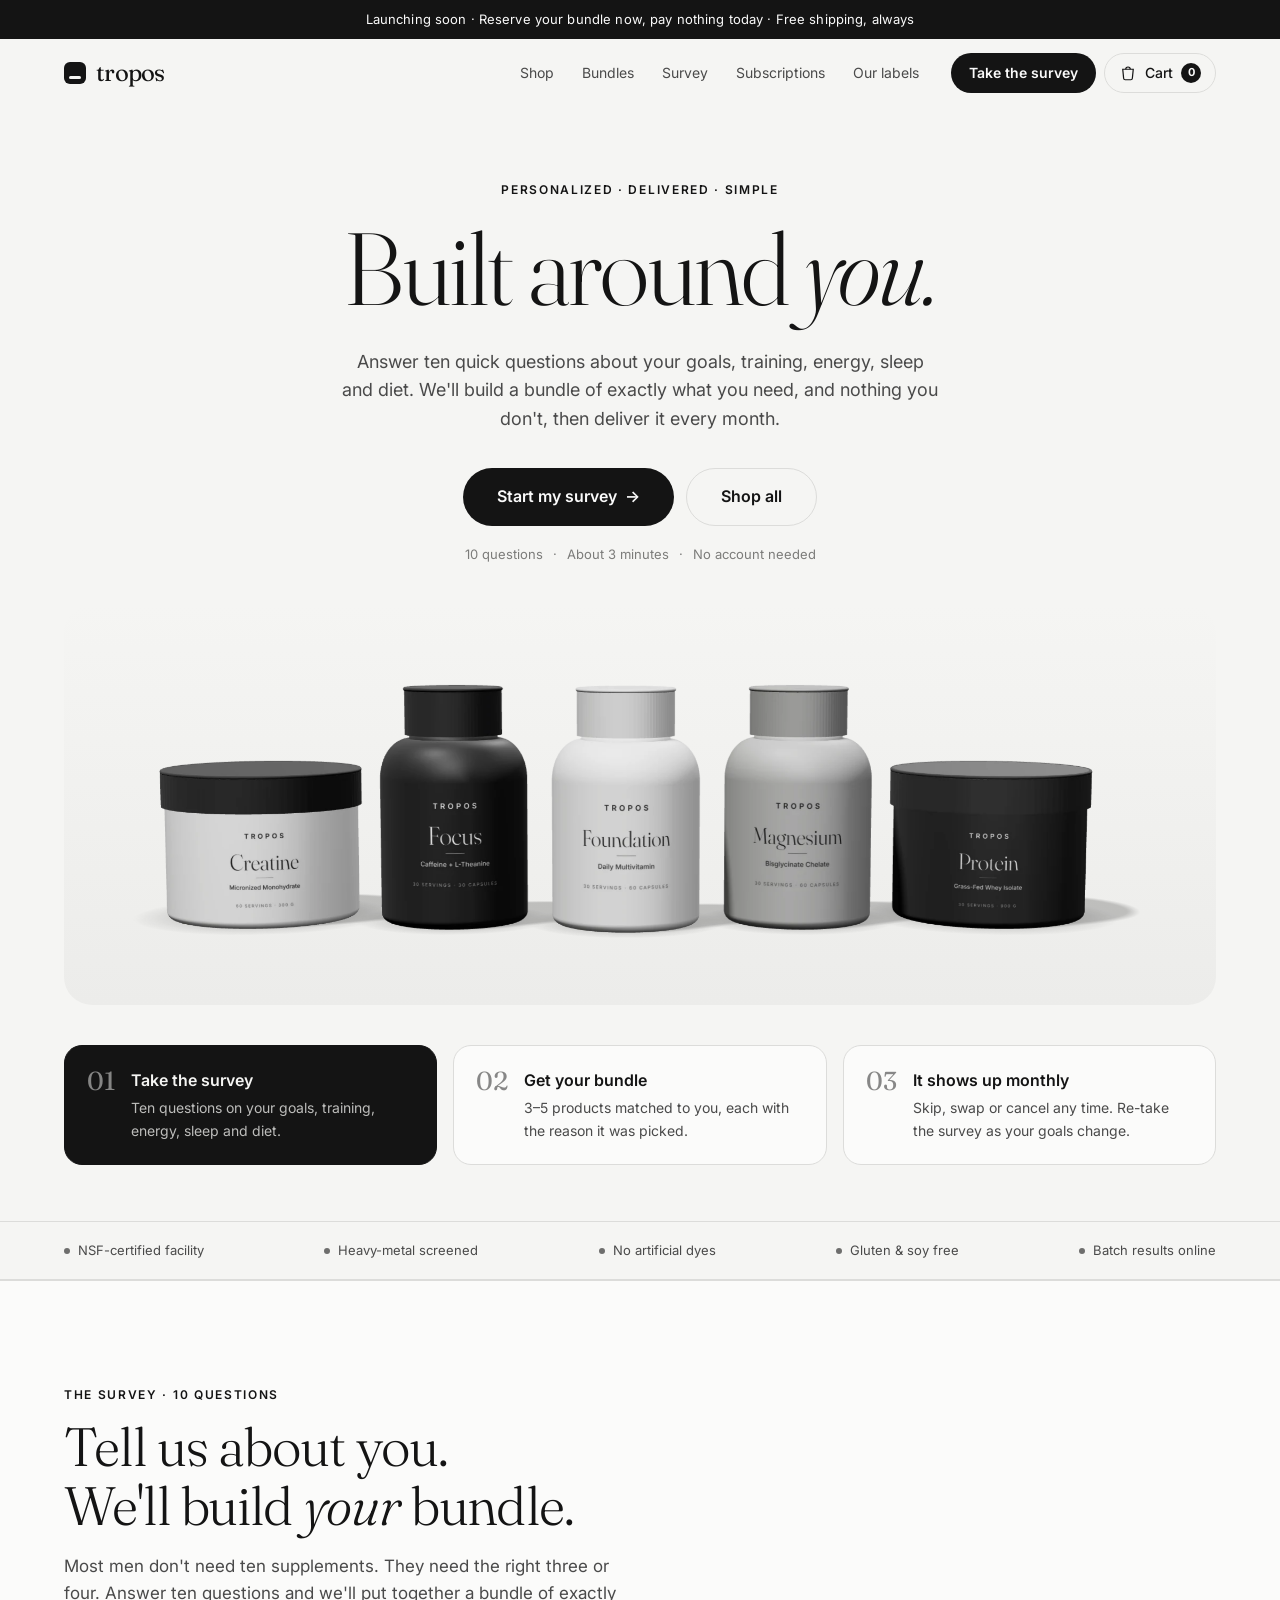
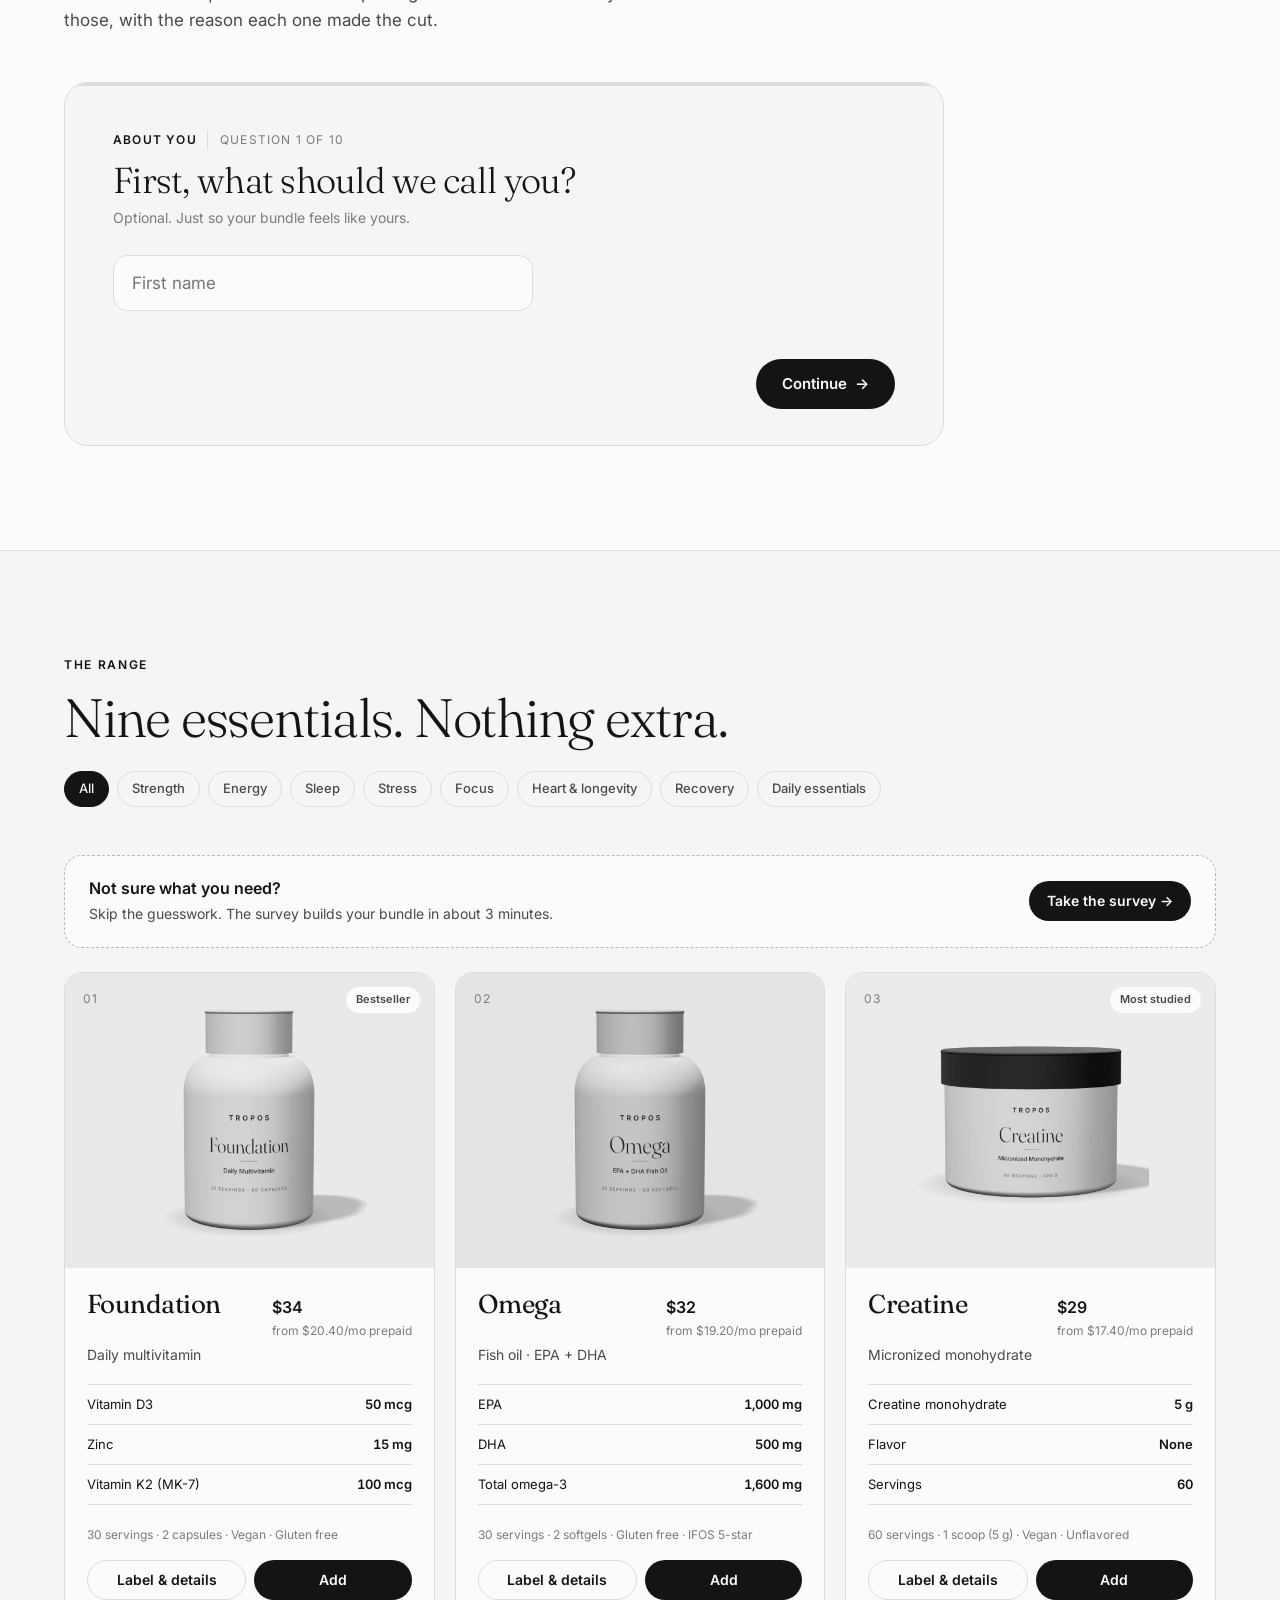
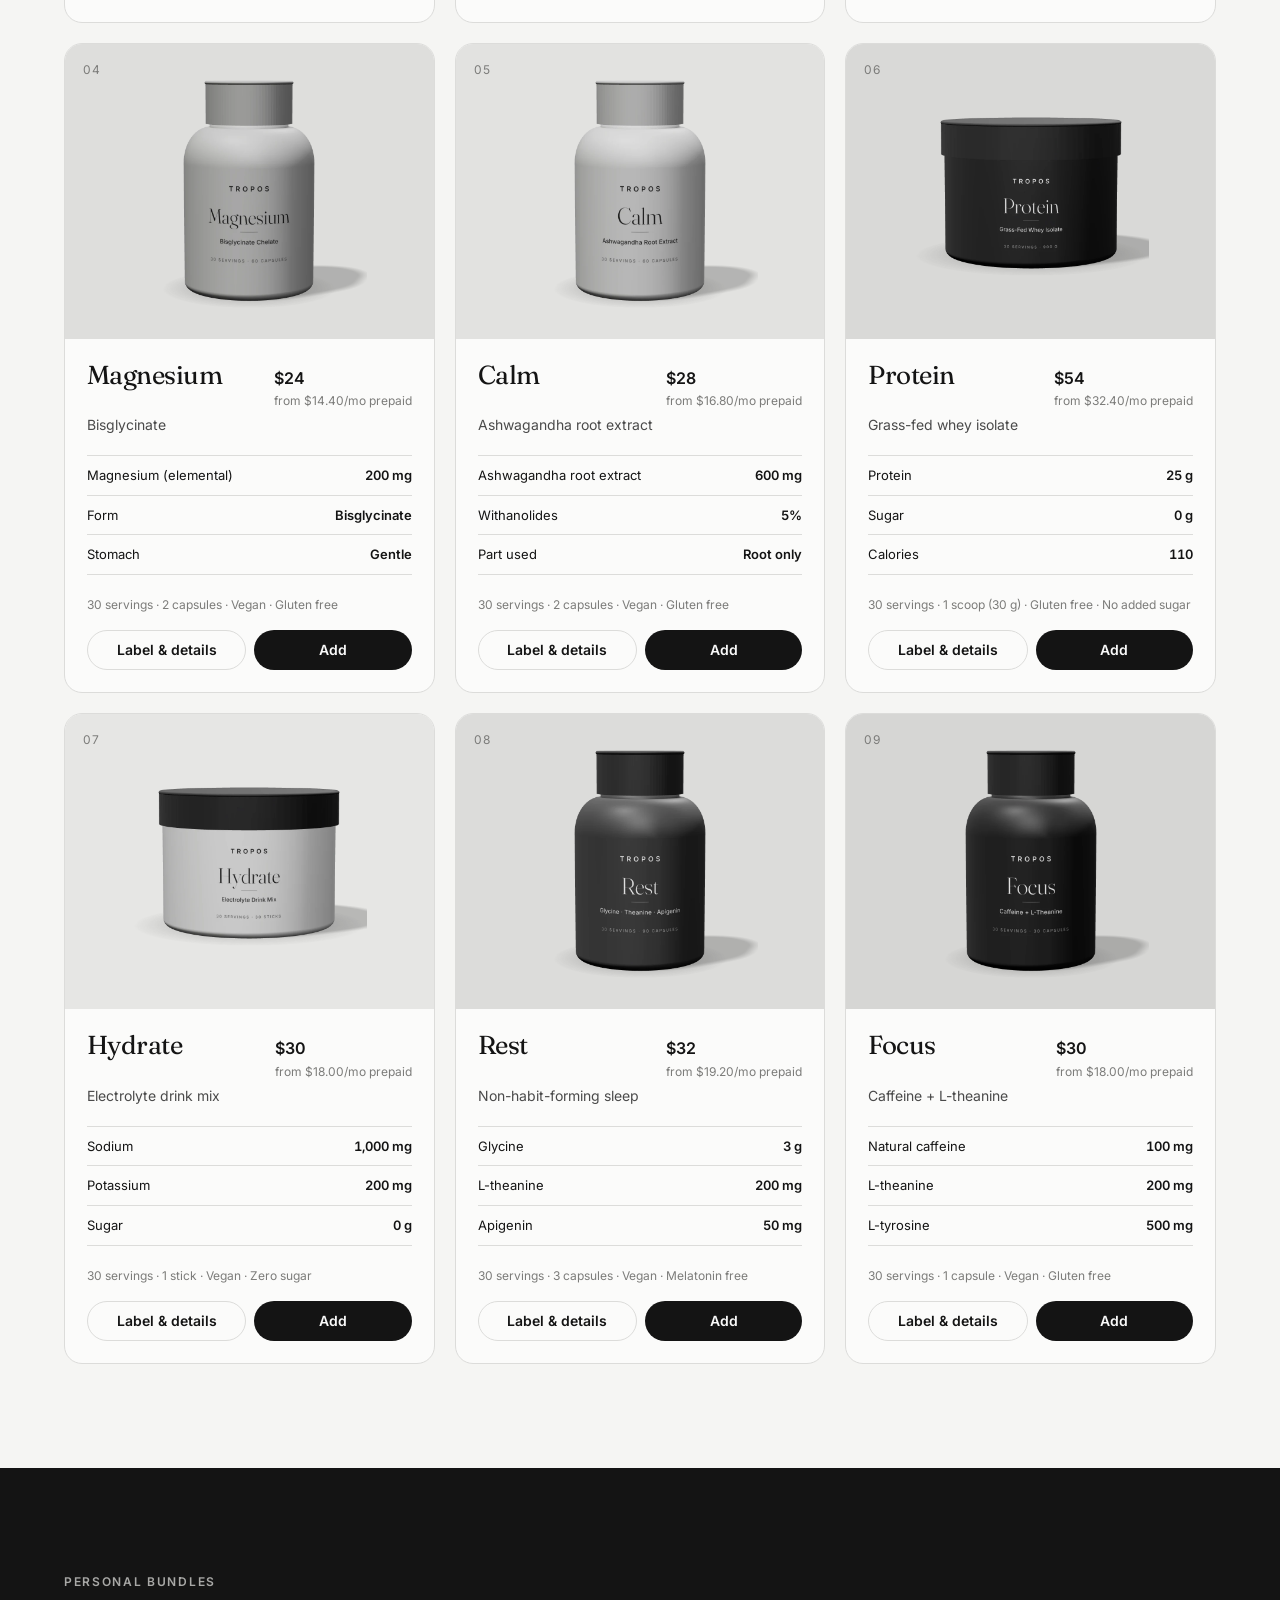
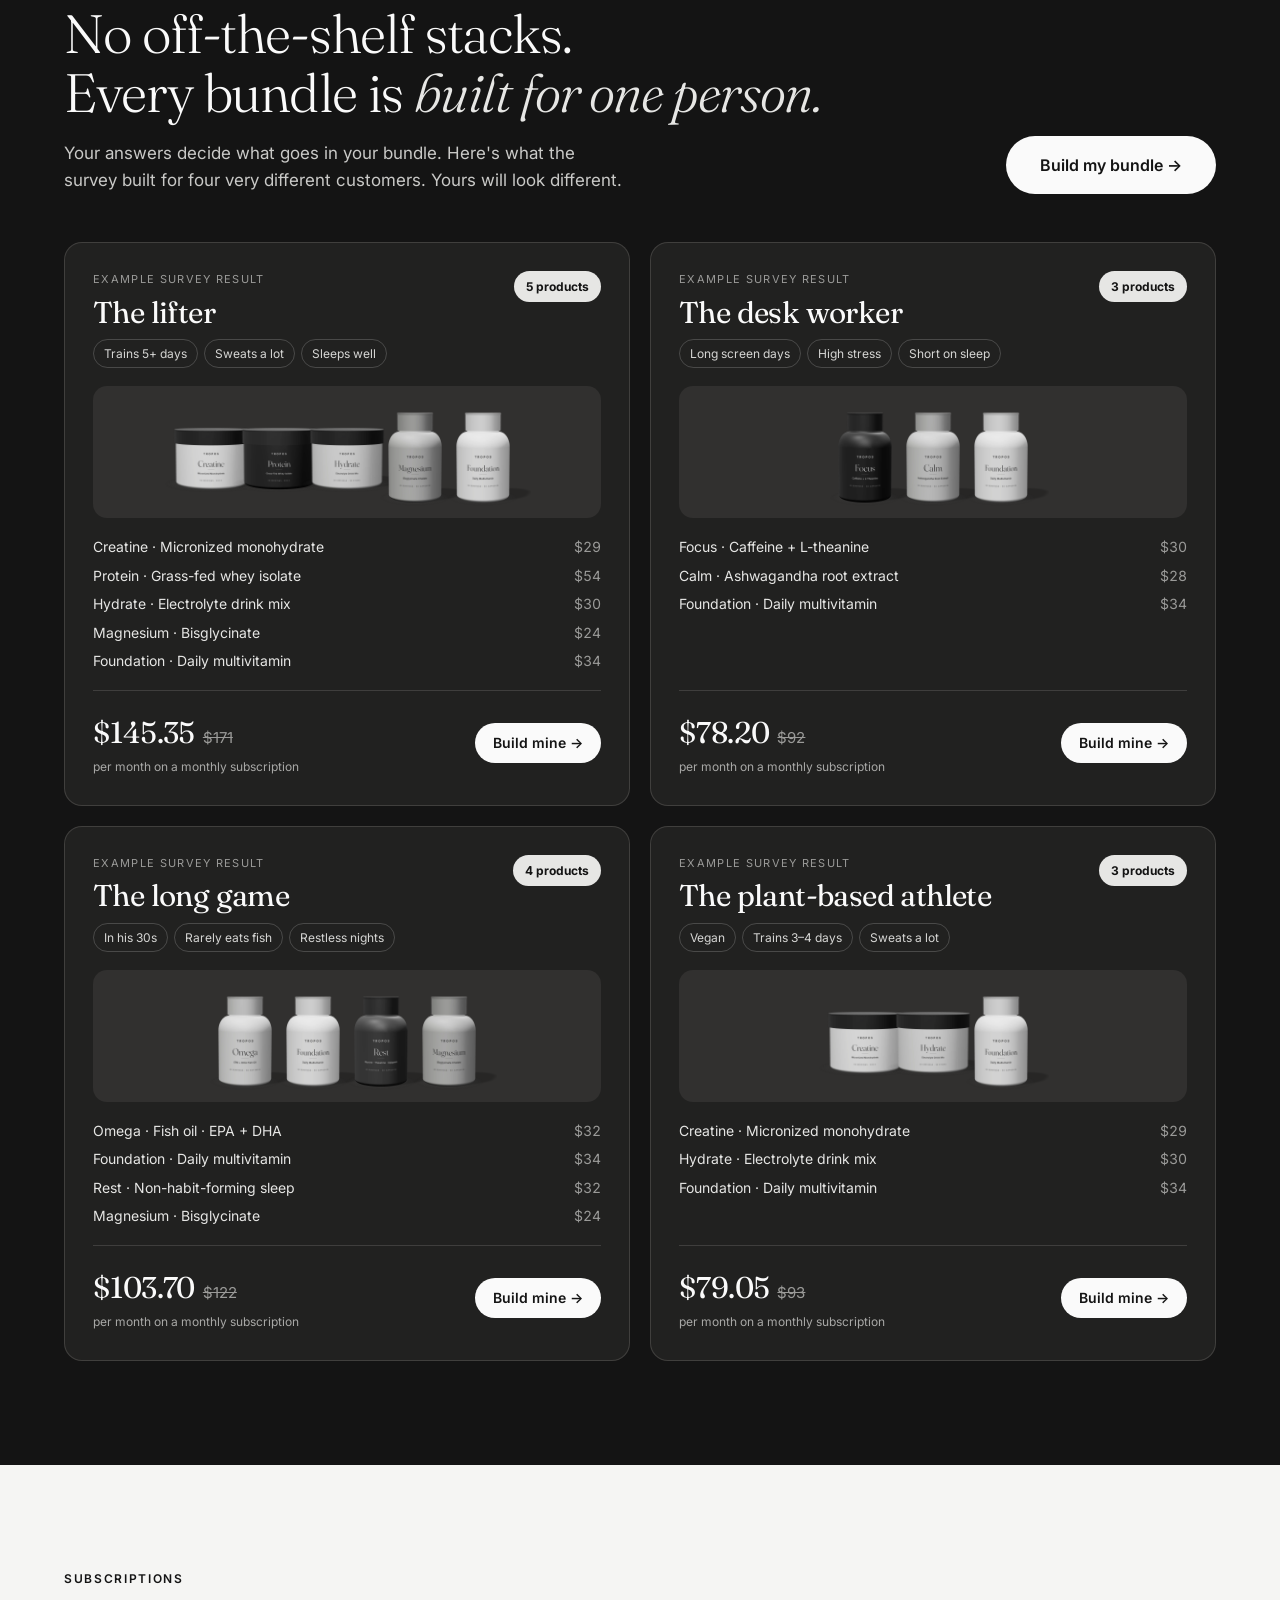
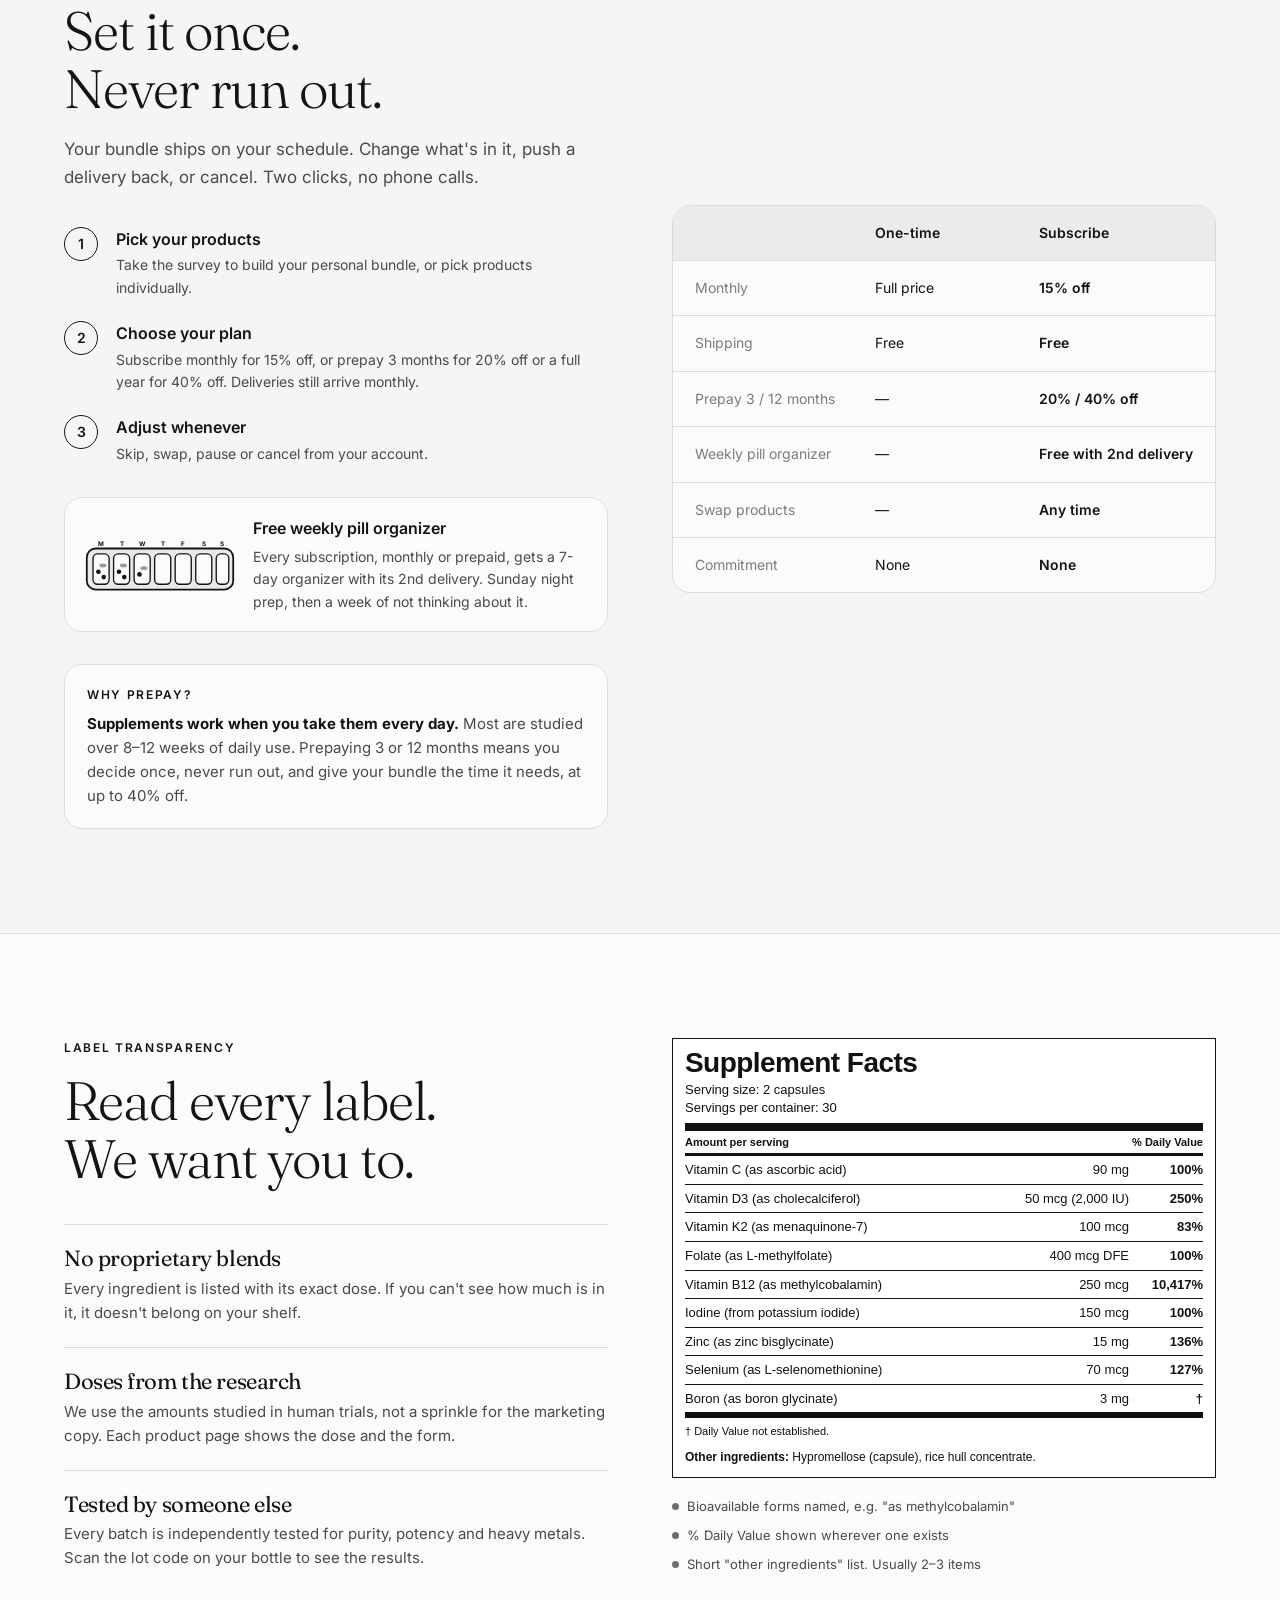
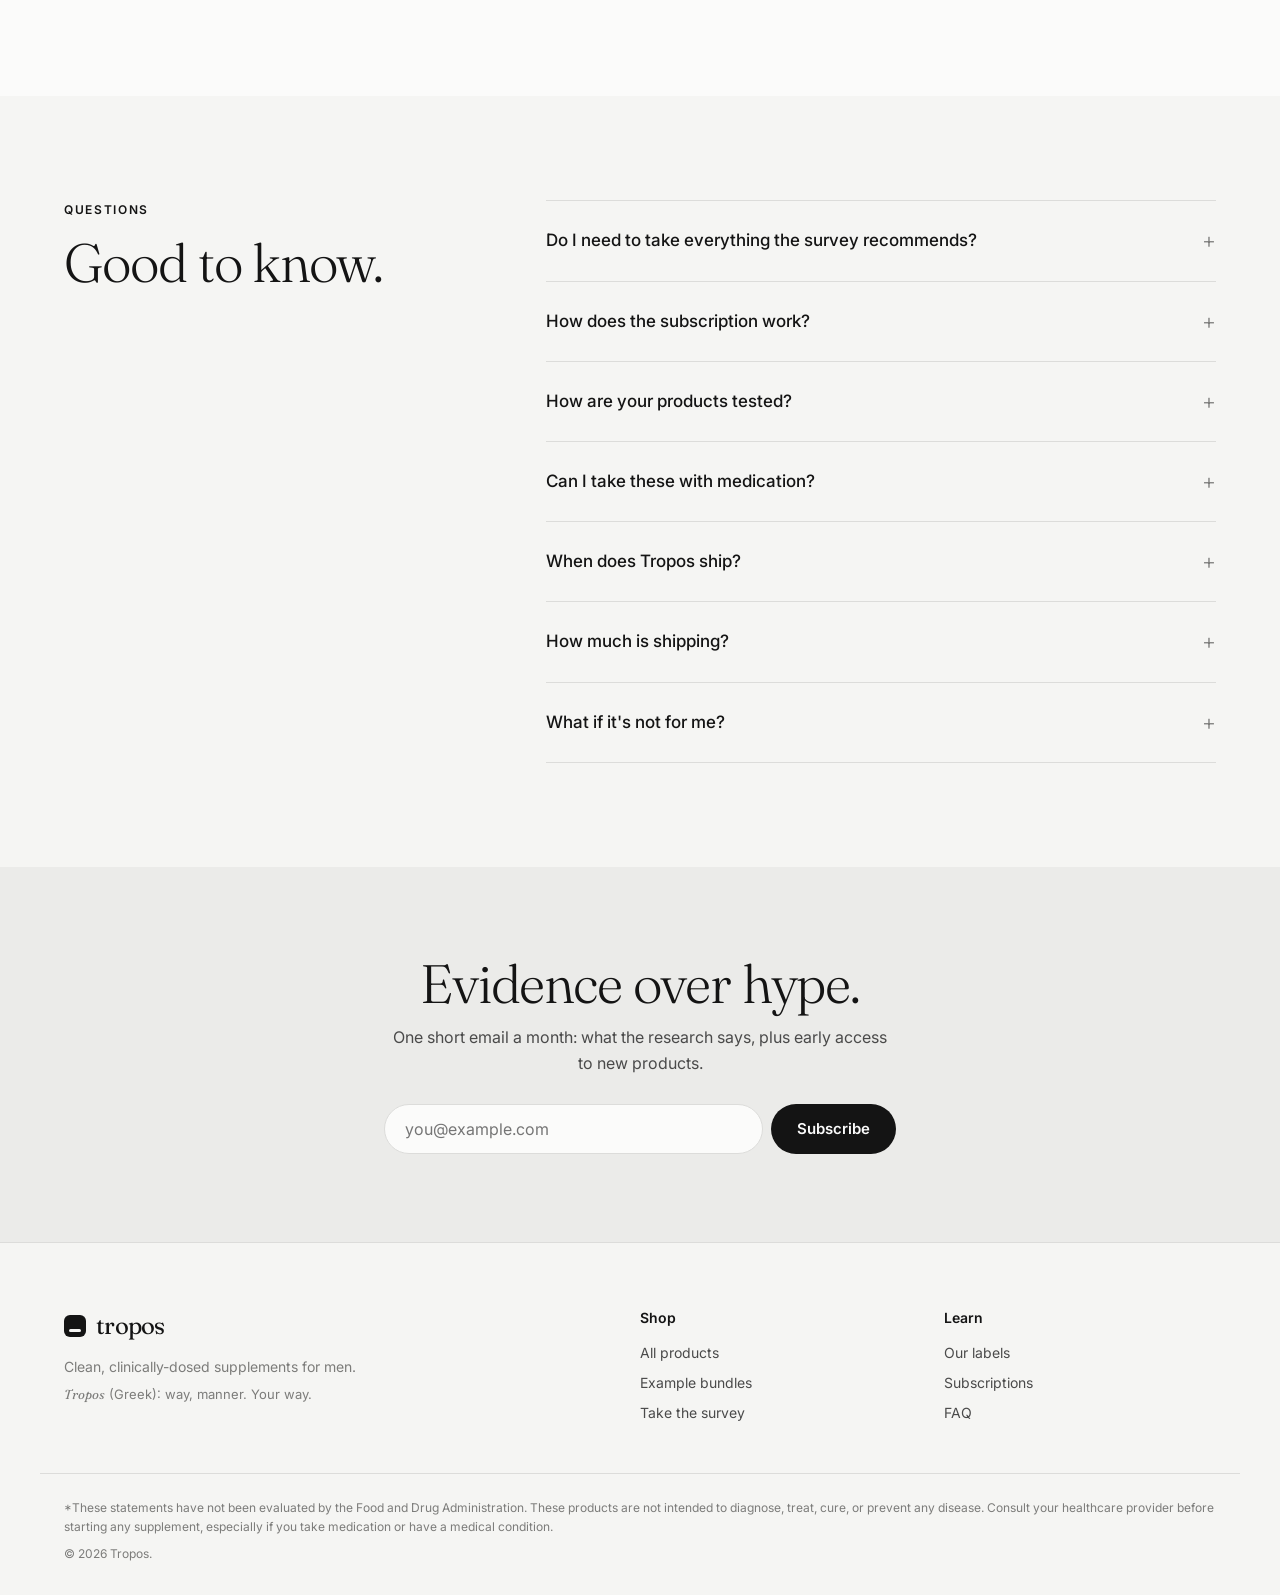
==== index.html @ 29442c02 "Tropos storefront: survey-built personal supplement bundles Static site (index.html, styles.css, app" ====
<!DOCTYPE html>
<html lang="en">
<head>
  <meta charset="UTF-8">
  <meta name="viewport" content="width=device-width, initial-scale=1.0">
  <meta name="description" content="Tropos — supplements for men, matched to your goals and delivered on your schedule. Take the 10-question survey to build your bundle.">
  <meta name="theme-color" content="#f5f5f3">
  <title>Tropos — Built Around You</title>
  <link rel="preconnect" href="https://fonts.googleapis.com">
  <link rel="preconnect" href="https://fonts.gstatic.com" crossorigin>
  <link href="https://fonts.googleapis.com/css2?family=Fraunces:opsz,wght@9..144,300;9..144,400;9..144,500&family=Inter:wght@400;500;600;700&display=swap" rel="stylesheet">
  <link rel="stylesheet" href="styles.css">
  <link rel="icon" href="data:image/svg+xml,<svg xmlns='http://www.w3.org/2000/svg' viewBox='0 0 32 32'><rect width='32' height='32' rx='8' fill='%23141414'/><rect x='8' y='20' width='16' height='3' rx='1.5' fill='%23f5f5f3'/></svg>">
</head>
<body>

<div class="announce">Launching soon · Reserve your bundle now, pay nothing today · Free shipping, always</div>

<!-- NAV -->
<header class="nav" id="nav">
  <div class="wrap nav-inner">
    <a href="#top" class="logo" aria-label="Tropos home">
      <span class="logo-mark"></span>tropos
    </a>
    <nav class="nav-links" id="navLinks">
      <a href="#shop">Shop</a>
      <a href="#stacks">Bundles</a>
      <a href="#quiz">Survey</a>
      <a href="#subscribe">Subscriptions</a>
      <a href="#labels">Our labels</a>
    </nav>
    <div class="nav-actions">
      <a href="#quiz" class="btn btn-primary btn-sm nav-survey"><span class="ns-long">Take the survey</span><span class="ns-short">Survey</span></a>
      <button class="cart-btn" id="cartBtn" aria-label="Open cart">
        <svg width="18" height="18" viewBox="0 0 24 24" fill="none" stroke="currentColor" stroke-width="1.6"><path d="M5 7h14l-1.2 12.1a2 2 0 0 1-2 1.9H8.2a2 2 0 0 1-2-1.9L5 7Z"/><path d="M9 7a3 3 0 0 1 6 0"/></svg>
        <span>Cart</span>
        <span class="cart-count" id="cartCount">0</span>
      </button>
      <button class="burger" id="burger" aria-label="Menu" aria-expanded="false"><span></span><span></span></button>
    </div>
  </div>
</header>

<main id="top">

<!-- HERO -->
<section class="hero">
  <div class="wrap hero-center">
    <p class="eyebrow">Personalized · Delivered · Simple</p>
    <h1>Built around <em>you.</em></h1>
    <p class="lede">Answer ten quick questions about your goals, training, energy, sleep and diet. We'll build a bundle of exactly what you need, and nothing you don't, then deliver it every month.</p>
    <div class="hero-cta">
      <a href="#quiz" class="btn btn-primary btn-lg">Start my survey <span aria-hidden="true">→</span></a>
      <a href="#shop" class="btn btn-ghost btn-lg">Shop all</a>
    </div>
    <p class="hero-meta"><span>10 questions</span><span>About 3 minutes</span><span>No account needed</span></p>
  </div>
  <div class="wrap">
    <div class="hero-visual" id="heroVisual"></div>
  </div>
</section>

<!-- HOW IT WORKS -->
<section class="how">
  <div class="wrap how-grid">
    <a href="#quiz" class="how-step"><span class="how-n">01</span><div><strong>Take the survey</strong><p>Ten questions on your goals, training, energy, sleep and diet.</p></div></a>
    <div class="how-step"><span class="how-n">02</span><div><strong>Get your bundle</strong><p>3–5 products matched to you, each with the reason it was picked.</p></div></div>
    <div class="how-step"><span class="how-n">03</span><div><strong>It shows up monthly</strong><p>Skip, swap or cancel any time. Re-take the survey as your goals change.</p></div></div>
  </div>
</section>

<!-- TRUST BAR -->
<section class="trust">
  <div class="wrap trust-row">
    <span>NSF-certified facility</span><span>Heavy-metal screened</span><span>No artificial dyes</span><span>Gluten &amp; soy free</span><span>Batch results online</span>
  </div>
</section>

<!-- QUIZ -->
<section class="section quiz-section" id="quiz">
  <div class="wrap">
    <div class="section-head">
      <p class="eyebrow">The survey · 10 questions</p>
      <h2>Tell us about you.<br>We'll build <em>your</em> bundle.</h2>
      <p class="section-sub">Most men don't need ten supplements. They need the right three or four. Answer ten questions and we'll put together a bundle of exactly those, with the reason each one made the cut.</p>
    </div>

    <div class="quiz-card" id="quizCard">
      <div class="quiz-progress"><div class="quiz-progress-bar" id="quizBar"></div></div>
      <form id="quizForm" novalidate>
        <!-- steps injected by app.js -->
      </form>
      <div class="quiz-result" id="quizResult" hidden></div>
    </div>
  </div>
</section>

<!-- SHOP -->
<section class="section" id="shop">
  <div class="wrap">
    <div class="section-head row">
      <div>
        <p class="eyebrow">The range</p>
        <h2>Nine essentials. Nothing extra.</h2>
      </div>
      <div class="filters" id="filters" role="tablist" aria-label="Filter by goal"></div>
    </div>
    <a href="#quiz" class="survey-banner">
      <div><strong>Not sure what you need?</strong><span>Skip the guesswork. The survey builds your bundle in about 3 minutes.</span></div>
      <span class="btn btn-primary btn-sm">Take the survey →</span>
    </a>
    <div class="product-grid" id="productGrid"></div>
  </div>
</section>

<!-- STACKS -->
<section class="section stacks-section" id="stacks">
  <div class="wrap">
    <div class="section-head row">
      <div>
        <p class="eyebrow">Personal bundles</p>
        <h2>No off-the-shelf stacks.<br>Every bundle is <em>built for one person.</em></h2>
        <p class="section-sub">Your answers decide what goes in your bundle. Here's what the survey built for four very different customers. Yours will look different.</p>
      </div>
      <a href="#quiz" class="btn btn-primary btn-lg stacks-cta">Build my bundle →</a>
    </div>
    <div class="stack-grid" id="stackGrid"></div>
  </div>
</section>

<!-- SUBSCRIBE -->
<section class="section" id="subscribe">
  <div class="wrap sub-grid">
    <div>
      <p class="eyebrow">Subscriptions</p>
      <h2>Set it once.<br>Never run out.</h2>
      <p class="section-sub">Your bundle ships on your schedule. Change what's in it, push a delivery back, or cancel. Two clicks, no phone calls.</p>
      <ol class="steps">
        <li><span>1</span><div><strong>Pick your products</strong><p>Take the survey to build your personal bundle, or pick products individually.</p></div></li>
        <li><span>2</span><div><strong>Choose your plan</strong><p>Subscribe monthly for 15% off, or prepay 3 months for 20% off or a full year for 40% off. Deliveries still arrive monthly.</p></div></li>
        <li><span>3</span><div><strong>Adjust whenever</strong><p>Skip, swap, pause or cancel from your account.</p></div></li>
      </ol>
      <div class="perk-card">
        <svg viewBox="0 0 168 64" aria-hidden="true">
          <rect x="2" y="14" width="164" height="46" rx="10" fill="#e9e9e7" stroke="#141414" stroke-width="2"/>
          <g fill="#fbfbfa" stroke="#141414" stroke-width="1.5">
            <rect x="9" y="20" width="18" height="34" rx="5"/><rect x="32" y="20" width="18" height="34" rx="5"/><rect x="55" y="20" width="18" height="34" rx="5"/>
            <rect x="78" y="20" width="18" height="34" rx="5"/><rect x="101" y="20" width="18" height="34" rx="5"/><rect x="124" y="20" width="18" height="34" rx="5"/><rect x="147" y="20" width="14" height="34" rx="5"/>
          </g>
          <g font-family="Inter,Arial" font-size="7" font-weight="700" fill="#141414" text-anchor="middle">
            <text x="18" y="11">M</text><text x="41" y="11">T</text><text x="64" y="11">W</text><text x="87" y="11">T</text><text x="110" y="11">F</text><text x="133" y="11">S</text><text x="154" y="11">S</text>
          </g>
          <g fill="#141414"><circle cx="15" cy="40" r="2.6"/><circle cx="21" cy="46" r="2.6"/><circle cx="38" cy="40" r="2.6"/><circle cx="44" cy="46" r="2.6"/><circle cx="61" cy="43" r="2.6"/></g>
          <g fill="#9a9a98"><ellipse cx="20" cy="33" rx="4" ry="2.2"/><ellipse cx="43" cy="33" rx="4" ry="2.2"/><ellipse cx="66" cy="36" rx="4" ry="2.2"/></g>
        </svg>
        <div><strong>Free weekly pill organizer</strong><p>Every subscription, monthly or prepaid, gets a 7-day organizer with its 2nd delivery. Sunday night prep, then a week of not thinking about it.</p></div>
      </div>
      <div class="prepay-why">
        <p class="eyebrow">Why prepay?</p>
        <p><strong>Supplements work when you take them every day.</strong> Most are studied over 8–12 weeks of daily use. Prepaying 3 or 12 months means you decide once, never run out, and give your bundle the time it needs, at up to 40% off.</p>
      </div>
    </div>
    <div class="compare">
      <div class="compare-row compare-head"><span></span><span>One-time</span><span class="hl">Subscribe</span></div>
      <div class="compare-row"><span>Monthly</span><span>Full price</span><span class="hl">15% off</span></div>
      <div class="compare-row"><span>Shipping</span><span>Free</span><span class="hl">Free</span></div>
      <div class="compare-row"><span>Prepay 3 / 12 months</span><span>—</span><span class="hl">20% / 40% off</span></div>
      <div class="compare-row"><span>Weekly pill organizer</span><span>—</span><span class="hl">Free with 2nd delivery</span></div>
      <div class="compare-row"><span>Swap products</span><span>—</span><span class="hl">Any time</span></div>
      <div class="compare-row"><span>Commitment</span><span>None</span><span class="hl">None</span></div>
    </div>
  </div>
</section>

<!-- LABELS -->
<section class="section labels-section" id="labels">
  <div class="wrap labels-grid">
    <div>
      <p class="eyebrow">Label transparency</p>
      <h2>Read every label.<br>We want you to.</h2>
      <div class="principles">
        <div class="principle">
          <h3>No proprietary blends</h3>
          <p>Every ingredient is listed with its exact dose. If you can't see how much is in it, it doesn't belong on your shelf.</p>
        </div>
        <div class="principle">
          <h3>Doses from the research</h3>
          <p>We use the amounts studied in human trials, not a sprinkle for the marketing copy. Each product page shows the dose and the form.</p>
        </div>
        <div class="principle">
          <h3>Tested by someone else</h3>
          <p>Every batch is independently tested for purity, potency and heavy metals. Scan the lot code on your bottle to see the results.</p>
        </div>
      </div>
    </div>
    <div class="label-demo">
      <div id="labelDemo"></div>
      <div class="label-notes">
        <p><span class="dot"></span>Bioavailable forms named, e.g. "as methylcobalamin"</p>
        <p><span class="dot"></span>% Daily Value shown wherever one exists</p>
        <p><span class="dot"></span>Short "other ingredients" list. Usually 2–3 items</p>
      </div>
    </div>
  </div>
</section>

<!-- FAQ -->
<section class="section" id="faq">
  <div class="wrap faq-wrap">
    <div class="section-head">
      <p class="eyebrow">Questions</p>
      <h2>Good to know.</h2>
    </div>
    <div class="faq">
      <details><summary>Do I need to take everything the survey recommends?</summary><p>No. The survey ranks products by how well they match your answers. Start with the top one or two and add more if you want. Each recommendation shows the reason it was chosen.</p></details>
      <details><summary>How does the subscription work?</summary><p>A monthly subscription is 15% off. Prepay 3 months for 20% off or a year for 40% off, still delivered monthly. Shipping is always free, and your 2nd delivery includes a free weekly pill organizer. You can skip, swap products, pause or cancel any time from your account, and there's no minimum number of orders.</p></details>
      <details><summary>How are your products tested?</summary><p>Each batch is tested by an independent, ISO 17025-accredited lab for identity, potency, microbes and heavy metals. Results are matched to the lot number printed on your bottle.</p></details>
      <details><summary>Can I take these with medication?</summary><p>Some ingredients, like ashwagandha, vitamin K2 and caffeine, can interact with medications or health conditions. Each product lists its cautions. If you take prescription medication, check with your doctor first.</p></details>
      <details><summary>When does Tropos ship?</summary><p>We're launching soon. Reserve your bundle now and it's held at today's price. We'll email you before anything ships, and you won't be charged until you confirm.</p></details>
      <details><summary>How much is shipping?</summary><p>Nothing. Shipping is free on every order, whether it's a single product, a one-time bundle or a subscription.</p></details>
      <details><summary>What if it's not for me?</summary><p>Try anything for 30 days. If you're not happy, we'll refund your first order, even if the container is empty.</p></details>
    </div>
  </div>
</section>

<!-- NEWSLETTER -->
<section class="section newsletter">
  <div class="wrap news-inner">
    <h2>Evidence over hype.</h2>
    <p>One short email a month: what the research says, plus early access to new products.</p>
    <form class="news-form" id="newsForm" name="newsletter-visible">
      <label class="sr-only" for="newsEmail">Email address</label>
      <input type="email" id="newsEmail" name="email" placeholder="you@example.com" required autocomplete="email">
      <button class="btn btn-primary" type="submit">Subscribe</button>
    </form>
  </div>
</section>

</main>

<footer class="footer">
  <div class="wrap footer-grid">
    <div>
      <a href="#top" class="logo"><span class="logo-mark"></span>tropos</a>
      <p class="muted">Clean, clinically-dosed supplements for men.</p>
      <p class="muted name-note"><em>Tropos</em> (Greek): way, manner. Your way.</p>
    </div>
    <div><strong>Shop</strong><a href="#shop">All products</a><a href="#stacks">Example bundles</a><a href="#quiz">Take the survey</a></div>
    <div><strong>Learn</strong><a href="#labels">Our labels</a><a href="#subscribe">Subscriptions</a><a href="#faq">FAQ</a></div>
  </div>
  <div class="wrap disclaimer">
    <p>*These statements have not been evaluated by the Food and Drug Administration. These products are not intended to diagnose, treat, cure, or prevent any disease. Consult your healthcare provider before starting any supplement, especially if you take medication or have a medical condition.</p>
    <p>© 2026 Tropos.</p>
  </div>
</footer>

<!-- CART DRAWER -->
<div class="scrim" id="scrim"></div>
<aside class="drawer" id="cart" aria-label="Cart" aria-hidden="true">
  <div class="drawer-head">
    <h3>Your cart</h3>
    <button class="icon-btn" data-close aria-label="Close cart">✕</button>
  </div>
  <div class="ship-meter" id="shipMeter"></div>
  <div class="drawer-body" id="cartItems"></div>
  <div class="drawer-foot" id="cartFoot"></div>
</aside>

<!-- PRODUCT MODAL -->
<div class="modal" id="modal" role="dialog" aria-modal="true" aria-hidden="true">
  <div class="modal-panel" id="modalPanel"></div>
</div>

<a href="#quiz" class="float-cta" id="floatCta">Build my bundle <span>· 3 min</span></a>

<div class="toast" id="toast" role="status" aria-live="polite"></div>

<!-- Netlify Forms reads these at deploy time; the site submits to them with fetch() -->
<form name="waitlist" data-netlify="true" netlify-honeypot="bot-field" hidden>
  <input type="text" name="name"><input type="email" name="email"><input type="text" name="order">
  <input type="text" name="price_at_launch"><input type="text" name="survey"><input type="text" name="bot-field">
</form>
<form name="newsletter" data-netlify="true" netlify-honeypot="bot-field" hidden>
  <input type="email" name="email"><input type="text" name="bot-field">
</form>

<script src="app.js"></script>
</body>
</html>
---- styles.css ----
:root {
  --bg: #f5f5f3;
  --surface: #fbfbfa;
  --surface-2: #ebebe9;
  --ink: #141414;
  --ink-2: #4a4a4a;
  --muted: #7c7c7a;
  --line: #dcdcda;
  --accent: #141414;
  --accent-ink: #fafafa;
  --accent-soft: #e4e4e2;
  --clay: #6e6e6e;
  --radius: 18px;
  --radius-sm: 10px;
  --serif: "Fraunces", Georgia, serif;
  --sans: "Inter", system-ui, -apple-system, sans-serif;
  --shadow: 0 1px 2px rgba(0, 0, 0, .04), 0 8px 30px rgba(0, 0, 0, .06);
}

*, *::before, *::after { box-sizing: border-box; }
html { scroll-behavior: smooth; scroll-padding-top: 80px; }
body {
  margin: 0;
  background: var(--bg);
  color: var(--ink);
  font: 400 16px/1.6 var(--sans);
  -webkit-font-smoothing: antialiased;
  overflow-x: hidden;
}
body.locked { overflow: hidden; }
img, svg { display: block; }
a { color: inherit; text-decoration: none; }
button { font: inherit; color: inherit; cursor: pointer; border: 0; background: none; }
h1, h2, h3 { font-family: var(--serif); font-weight: 400; letter-spacing: -.02em; line-height: 1.08; margin: 0; }
h1 em, h2 em { font-style: italic; color: var(--accent); }
p { margin: 0; }
.sr-only { position: absolute; width: 1px; height: 1px; overflow: hidden; clip: rect(0 0 0 0); }
.muted { color: var(--muted); }

.wrap { width: 100%; max-width: 1200px; margin: 0 auto; padding: 0 24px; }
@media (max-width: 600px) { .wrap { padding: 0 16px; } }

.eyebrow {
  font-size: 12px; font-weight: 600; letter-spacing: .14em; text-transform: uppercase;
  color: var(--accent); margin-bottom: 14px;
}

/* Buttons */
.btn {
  display: inline-flex; align-items: center; justify-content: center; gap: 8px;
  height: 50px; padding: 0 26px; border-radius: 999px;
  font-weight: 600; font-size: 15px; transition: transform .15s, background .2s, border-color .2s;
  white-space: nowrap;
}
.btn:active { transform: scale(.98); }
.btn-primary { background: var(--accent); color: var(--accent-ink); }
.btn-primary:hover { background: #333; }
.btn-ghost { border: 1px solid var(--line); background: transparent; }
.btn-ghost:hover { border-color: var(--ink); }
.btn-sm { height: 40px; padding: 0 18px; font-size: 14px; }
.btn-block { width: 100%; }

/* Announce + Nav */
.announce {
  background: var(--accent); color: var(--accent-ink);
  text-align: center; font-size: 13px; padding: 9px 16px; letter-spacing: .01em;
}
.nav {
  position: sticky; top: 0; z-index: 40;
  background: rgba(245, 245, 243, .88); backdrop-filter: saturate(1.4) blur(14px);
  border-bottom: 1px solid transparent; transition: border-color .2s;
}
.nav.scrolled { border-color: var(--line); }
.nav-inner { display: flex; align-items: center; height: 68px; gap: 32px; }
.logo { display: inline-flex; align-items: center; gap: 10px; font-family: var(--serif); font-size: 24px; letter-spacing: -.03em; }
.logo-mark { width: 22px; height: 22px; border-radius: 6px; background: var(--accent); position: relative; }
.logo-mark::after { content: ""; position: absolute; left: 5px; right: 5px; bottom: 5px; height: 3px; border-radius: 2px; background: var(--bg); }
.nav-links { display: flex; gap: 28px; margin-left: auto; font-size: 14px; color: var(--ink-2); }
.nav-links a:hover { color: var(--ink); }
.nav-actions { display: flex; align-items: center; gap: 8px; }
.cart-btn {
  display: inline-flex; align-items: center; gap: 8px; height: 40px; padding: 0 14px;
  border: 1px solid var(--line); border-radius: 999px; font-size: 14px; font-weight: 500;
}
.cart-btn:hover { border-color: var(--ink); }
.cart-count {
  min-width: 20px; height: 20px; padding: 0 6px; border-radius: 999px;
  background: var(--accent); color: var(--accent-ink); font-size: 11px; font-weight: 700;
  display: grid; place-items: center;
}
.cart-count.bump { animation: bump .35s; }
@keyframes bump { 50% { transform: scale(1.35); } }
.burger { display: none; width: 40px; height: 40px; position: relative; }
.burger span { position: absolute; left: 10px; right: 10px; height: 1.6px; background: var(--ink); transition: transform .2s, top .2s; }
.burger span:first-child { top: 16px; }
.burger span:last-child { top: 23px; }
.burger[aria-expanded="true"] span:first-child { top: 19.5px; transform: rotate(45deg); }
.burger[aria-expanded="true"] span:last-child { top: 19.5px; transform: rotate(-45deg); }

@media (max-width: 900px) {
  .nav-links {
    position: absolute; top: 68px; left: 0; right: 0; flex-direction: column; gap: 0;
    background: var(--bg); border-bottom: 1px solid var(--line); padding: 8px 16px 16px;
    display: none;
  }
  .nav-links.open { display: flex; }
  .nav-links a { padding: 14px 0; border-bottom: 1px solid var(--line); font-size: 16px; }
  .nav-links a:last-child { border: 0; }
  .nav-actions { margin-left: auto; }
  .burger { display: block; }
  .cart-btn span:not(.cart-count) { display: none; }
}

/* Hero */
.hero { padding: 72px 0 0; }
.hero-center { text-align: center; display: flex; flex-direction: column; align-items: center; }
.hero h1 { font-size: clamp(52px, 8vw, 112px); font-weight: 300; }
.lede { font-size: 18px; color: var(--ink-2); max-width: 600px; margin-top: 24px; }
.hero-cta { display: flex; gap: 12px; margin-top: 34px; flex-wrap: wrap; justify-content: center; }
.btn-lg { height: 58px; padding: 0 34px; font-size: 16px; }
.hero-meta { display: flex; gap: 10px; margin-top: 18px; font-size: 13px; color: var(--muted); flex-wrap: wrap; justify-content: center; }
.hero-meta span + span::before { content: "·"; margin-right: 10px; }
.hero-visual { margin-top: 40px; border-radius: 28px; background: linear-gradient(180deg, var(--bg) 0%, #ececea 100%); padding: 48px 4% 36px; }
.hero-visual img { width: 100%; height: auto; animation: rise .9s cubic-bezier(.2,.7,.2,1) both; }
@keyframes rise { from { opacity: 0; transform: translateY(24px); } }
@media (max-width: 900px) {
  .hero { padding: 44px 0 0; }
  .hero-visual { margin-top: 32px; padding: 28px 2% 20px; border-radius: 20px; }
  .btn-lg { height: 54px; padding: 0 26px; }
}

/* How it works */
.how { padding: 40px 0 56px; }
.how-grid { display: grid; grid-template-columns: repeat(3, 1fr); gap: 16px; }
.how-step { display: flex; gap: 16px; padding: 22px; border: 1px solid var(--line); border-radius: var(--radius); background: var(--surface); }
a.how-step { background: var(--ink); color: var(--bg); border-color: var(--ink); transition: transform .2s; }
a.how-step:hover { transform: translateY(-2px); }
a.how-step p { color: #bdbdbb; }
.how-n { font-family: var(--serif); font-size: 26px; line-height: 1; opacity: .5; }
.how-step strong { display: block; font-weight: 600; margin-bottom: 4px; }
.how-step p { font-size: 14px; color: var(--ink-2); }
@media (max-width: 800px) { .how-grid { grid-template-columns: 1fr; } }

/* Trust */
.trust { border-top: 1px solid var(--line); border-bottom: 1px solid var(--line); }
.trust-row { display: flex; justify-content: space-between; gap: 24px; padding-top: 18px; padding-bottom: 18px; font-size: 13px; color: var(--ink-2); overflow-x: auto; scrollbar-width: none; }
.trust-row::-webkit-scrollbar { display: none; }
.trust-row span { white-space: nowrap; display: inline-flex; align-items: center; gap: 8px; }
.trust-row span::before { content: ""; width: 6px; height: 6px; border-radius: 50%; background: var(--accent); opacity: .6; }

/* Sections */
.section { padding: 104px 0; }
@media (max-width: 700px) { .section { padding: 72px 0; } }
.section-head { max-width: 640px; margin-bottom: 48px; }
.section-head.row { max-width: none; display: flex; justify-content: space-between; align-items: flex-end; gap: 24px; flex-wrap: wrap; }
.section h2 { font-size: clamp(34px, 4.6vw, 54px); font-weight: 300; }
.section-sub { color: var(--ink-2); font-size: 17px; margin-top: 18px; max-width: 560px; }

/* Quiz */
.quiz-section { background: var(--surface); border-top: 1px solid var(--line); border-bottom: 1px solid var(--line); }
.quiz-card { background: var(--bg); border: 1px solid var(--line); border-radius: 24px; overflow: hidden; max-width: 880px; }
.quiz-progress { height: 3px; background: var(--line); }
.quiz-progress-bar { height: 100%; width: 0; background: var(--accent); transition: width .4s ease; }
.quiz-step { padding: 44px 48px 36px; display: none; }
.quiz-step.active { display: block; animation: fade .35s ease; }
@keyframes fade { from { opacity: 0; transform: translateY(8px); } }
.q-count { font-size: 12px; color: var(--muted); letter-spacing: .1em; text-transform: uppercase; }
.q-title { font-family: var(--serif); font-size: clamp(26px, 3.2vw, 36px); font-weight: 300; letter-spacing: -.02em; margin: 10px 0 6px; line-height: 1.15; }
.q-help { color: var(--muted); font-size: 14px; margin-bottom: 26px; }
.options { display: grid; grid-template-columns: repeat(2, 1fr); gap: 10px; }
.options.cols-4 { grid-template-columns: repeat(4, 1fr); }
.options.cols-3 { grid-template-columns: repeat(3, 1fr); }
.opt { position: relative; }
.opt input { position: absolute; opacity: 0; pointer-events: none; }
.opt label {
  display: flex; gap: 12px; align-items: flex-start; height: 100%;
  padding: 16px 18px; border: 1px solid var(--line); border-radius: 14px; background: var(--surface);
  cursor: pointer; transition: border-color .15s, background .15s;
}
.opt label:hover { border-color: #b9b3a5; }
.opt .box { flex: none; width: 20px; height: 20px; margin-top: 1px; border: 1.5px solid #b9b3a5; border-radius: 6px; display: grid; place-items: center; transition: all .15s; }
.opt input[type="radio"] + label .box { border-radius: 50%; }
.opt .box::after { content: ""; width: 10px; height: 10px; border-radius: 3px; background: var(--accent-ink); transform: scale(0); transition: transform .15s; }
.opt input[type="radio"] + label .box::after { border-radius: 50%; }
.opt input:checked + label { border-color: var(--accent); background: var(--accent-soft); }
.opt input:checked + label .box { background: var(--accent); border-color: var(--accent); }
.opt input:checked + label .box::after { transform: scale(1); }
.opt input:focus-visible + label { outline: 2px solid var(--accent); outline-offset: 2px; }
.opt-text strong { display: block; font-weight: 600; font-size: 15px; }
.opt-text small { display: block; color: var(--muted); font-size: 13px; margin-top: 2px; line-height: 1.4; }
.q-error { color: var(--clay); font-size: 13px; margin-top: 14px; min-height: 20px; }
.q-nav { display: flex; justify-content: space-between; align-items: center; margin-top: 14px; }
.q-back { font-size: 14px; color: var(--muted); padding: 8px 0; }
.q-back:hover { color: var(--ink); }
.q-back[disabled] { visibility: hidden; }
@media (max-width: 700px) {
  .quiz-step { padding: 32px 20px 24px; }
  .options, .options.cols-4 { grid-template-columns: 1fr; }
  .options.cols-3 { grid-template-columns: repeat(2, 1fr); }
}

/* Quiz result */
.quiz-result { padding: 44px 48px; animation: fade .4s ease; }
.result-head { display: flex; justify-content: space-between; align-items: flex-end; gap: 24px; flex-wrap: wrap; padding-bottom: 28px; border-bottom: 1px solid var(--line); }
.result-head h3 { font-size: clamp(28px, 3.4vw, 40px); font-weight: 300; }
.result-head p { color: var(--ink-2); margin-top: 8px; max-width: 460px; }
.result-list { display: grid; gap: 0; }
.result-item { display: grid; grid-template-columns: 64px 1fr auto; gap: 20px; align-items: center; padding: 20px 0; border-bottom: 1px solid var(--line); }
.result-item .mini { width: 64px; border-radius: 10px; background: var(--surface-2); overflow: hidden; }
.result-item .mini img { width: 100%; height: auto; }
.result-item h4 { margin: 0; font-size: 16px; font-weight: 600; }
.result-item h4 span { font-weight: 400; color: var(--muted); font-size: 14px; margin-left: 6px; }
.result-why { color: var(--ink-2); font-size: 14px; margin-top: 4px; }
.result-why b { color: var(--accent); font-weight: 600; }
.match { display: inline-block; font-size: 11px; font-weight: 600; letter-spacing: .06em; text-transform: uppercase; padding: 3px 8px; border-radius: 999px; background: var(--accent-soft); color: var(--accent); margin-bottom: 6px; }
.result-price { text-align: right; font-size: 15px; white-space: nowrap; }
.result-price s { color: var(--muted); font-size: 13px; display: block; }
.result-foot { display: flex; justify-content: space-between; align-items: center; gap: 20px; flex-wrap: wrap; padding-top: 28px; }
.result-total { font-size: 14px; color: var(--ink-2); }
.result-total strong { font-family: var(--serif); font-size: 32px; font-weight: 400; color: var(--ink); letter-spacing: -.02em; margin-right: 6px; }
.result-actions { display: flex; gap: 10px; flex-wrap: wrap; }
.result-note { font-size: 13px; color: var(--muted); margin-top: 22px; padding: 14px 16px; border-radius: 12px; background: var(--surface-2); }
@media (max-width: 700px) {
  .quiz-result { padding: 32px 20px; }
  .result-item { grid-template-columns: 48px 1fr; }
  .result-item .mini { width: 48px; }
  .result-price { grid-column: 2; text-align: left; }
  .result-price s { display: inline; margin-right: 6px; }
}

/* Filters */
.filters { display: flex; gap: 8px; flex-wrap: wrap; }
.chip {
  height: 36px; padding: 0 14px; border-radius: 999px; border: 1px solid var(--line);
  font-size: 13px; font-weight: 500; color: var(--ink-2); transition: all .15s;
}
.chip:hover { border-color: var(--ink); color: var(--ink); }
.chip.active { background: var(--ink); border-color: var(--ink); color: var(--bg); }

/* Product grid */
.product-grid { display: grid; grid-template-columns: repeat(3, 1fr); gap: 20px; }
@media (max-width: 960px) { .product-grid { grid-template-columns: repeat(2, 1fr); } }
@media (max-width: 600px) { .product-grid { grid-template-columns: 1fr; } }
.card {
  background: var(--surface); border: 1px solid var(--line); border-radius: var(--radius);
  display: flex; flex-direction: column; overflow: hidden; transition: transform .25s, box-shadow .25s;
}
.card:hover { transform: translateY(-3px); box-shadow: var(--shadow); }
.card.hide { display: none; }
.card-media {
  position: relative; aspect-ratio: 5 / 4; display: grid; place-items: center;
  background: var(--surface-2); cursor: pointer;
}
.card-media img { position: absolute; inset: 0; width: 100%; height: 100%; object-fit: contain; transition: transform .35s; }
.card:hover .card-media img { transform: translateY(-4px); }
.card-num { position: absolute; top: 16px; left: 18px; font-size: 12px; color: var(--muted); letter-spacing: .08em; }
.card-tag { position: absolute; top: 14px; right: 14px; font-size: 11px; font-weight: 600; padding: 4px 10px; border-radius: 999px; background: var(--surface); color: var(--ink-2); }
.card-body { padding: 22px 22px 22px; display: flex; flex-direction: column; flex: 1; }
.card-top { display: flex; justify-content: space-between; gap: 12px; align-items: baseline; }
.card h3 { font-size: 26px; }
.card-price { font-weight: 600; white-space: nowrap; }
.card-price small { font-weight: 400; color: var(--muted); font-size: 12px; display: block; text-align: right; }
.card-purpose { color: var(--ink-2); font-size: 14px; margin-top: 4px; }
.key-doses { list-style: none; padding: 0; margin: 18px 0 20px; display: grid; gap: 0; border-top: 1px solid var(--line); }
.key-doses li { display: flex; justify-content: space-between; gap: 12px; padding: 9px 0; border-bottom: 1px solid var(--line); font-size: 13px; }
.key-doses li span:last-child { font-weight: 600; font-variant-numeric: tabular-nums; white-space: nowrap; }
.card-meta { font-size: 12px; color: var(--muted); margin-bottom: 16px; }
.card-actions { margin-top: auto; display: flex; gap: 8px; }
.card-actions .btn { flex: 1; }

/* Stacks */
.stacks-section { background: var(--accent); color: var(--accent-ink); }
.stacks-section .eyebrow { color: #a8a8a6; }
.stacks-section .section-sub { color: #c9c9c7; }
.stacks-section h2 em { color: #e6e6e4; }
.stack-grid { display: grid; grid-template-columns: repeat(2, 1fr); gap: 20px; }
@media (max-width: 860px) { .stack-grid { grid-template-columns: 1fr; } }
@media (max-width: 600px) {
  .stack { padding: 22px 18px; }
  .stack h3 { font-size: 26px; }
  .stack-bottles { padding: 4px 8px 0; height: 108px; }
  .stack-bottles img { height: 96px; }
  .stack-items li { gap: 12px; }
}
.stack {
  min-width: 0;
  background: rgba(244, 241, 234, .06); border: 1px solid rgba(244, 241, 234, .14); border-radius: var(--radius);
  padding: 28px; display: flex; flex-direction: column; gap: 18px;
}
.stack-top { display: flex; justify-content: space-between; align-items: flex-start; gap: 16px; }
.stack h3 { font-size: 30px; }
.stack-for { color: #c9c9c7; font-size: 14px; margin-top: 6px; }
.save-pill { flex: none; background: #e6e6e4; color: var(--ink); font-size: 12px; font-weight: 700; padding: 6px 12px; border-radius: 999px; }
.stack-bottles { display: flex; align-items: flex-end; justify-content: center; gap: 0; height: 132px; padding: 6px 18px 0; border-radius: 14px; background: rgba(244,241,234,.07); overflow: hidden; }
.stack-bottles img { height: 120px; width: auto; margin: 0 -14px; }
.stack-items { list-style: none; padding: 0; margin: 0; font-size: 14px; display: grid; gap: 6px; }
.stack-items li { display: flex; justify-content: space-between; color: #e6e6e4; }
.stack-items li span:last-child { color: #9a9a98; font-variant-numeric: tabular-nums; }
.stack-foot { display: flex; justify-content: space-between; align-items: center; gap: 16px; padding-top: 18px; border-top: 1px solid rgba(244,241,234,.14); margin-top: auto; flex-wrap: wrap; }
.stack-price strong { font-family: var(--serif); font-size: 30px; font-weight: 400; letter-spacing: -.02em; }
.stack-price s { color: #9a9a98; margin-left: 8px; font-size: 15px; }
.stack-price small { display: block; color: #a8a8a6; font-size: 12px; }
.stack .btn-primary { background: var(--accent-ink); color: var(--accent); }
.stack .btn-primary:hover { background: #fff; }

/* Subscribe */
.sub-grid { display: grid; grid-template-columns: 1fr 1fr; gap: 64px; align-items: center; }
@media (max-width: 860px) { .sub-grid { grid-template-columns: 1fr; gap: 40px; } }
.steps { list-style: none; padding: 0; margin: 36px 0 0; display: grid; gap: 22px; }
.steps li { display: flex; gap: 18px; }
.steps li > span { flex: none; width: 34px; height: 34px; border-radius: 50%; border: 1px solid var(--accent); color: var(--accent); display: grid; place-items: center; font-size: 14px; font-weight: 600; }
.steps strong { font-weight: 600; }
.steps p { color: var(--ink-2); font-size: 14px; margin-top: 2px; }
.compare { background: var(--surface); border: 1px solid var(--line); border-radius: var(--radius); overflow: hidden; }
.compare-row { display: grid; grid-template-columns: 1.1fr 1fr 1fr; padding: 16px 22px; border-bottom: 1px solid var(--line); font-size: 14px; gap: 10px; }
.compare-row:last-child { border: 0; }
.compare-row span:first-child { color: var(--muted); }
.compare-head { font-weight: 600; background: var(--surface-2); }
.compare-row .hl { color: var(--accent); font-weight: 600; }

/* Labels */
.labels-section { background: var(--surface); border-top: 1px solid var(--line); }
.labels-grid { display: grid; grid-template-columns: 1fr 1fr; gap: 64px; align-items: start; }
@media (max-width: 900px) { .labels-grid { grid-template-columns: 1fr; gap: 40px; } }
.principles { margin-top: 36px; display: grid; gap: 0; }
.principle { padding: 22px 0; border-top: 1px solid var(--line); }
.principle h3 { font-size: 22px; margin-bottom: 6px; }
.principle p { color: var(--ink-2); font-size: 15px; }
.label-demo { position: sticky; top: 96px; }
.label-notes { margin-top: 18px; display: grid; gap: 8px; font-size: 13px; color: var(--ink-2); }
.label-notes .dot { display: inline-block; width: 7px; height: 7px; border-radius: 50%; background: var(--clay); margin-right: 8px; vertical-align: 1px; }

/* Supplement facts panel */
.facts {
  background: #fff; color: #111; border: 1.5px solid #111; padding: 10px 12px 12px;
  font-family: "Helvetica Neue", Arial, sans-serif; font-size: 13px; line-height: 1.35;
}
.facts-title { font-family: "Helvetica Neue", Arial, sans-serif; font-weight: 800; font-size: 28px; letter-spacing: -.02em; line-height: 1; margin: 0 0 4px; }
.facts-serv { font-size: 13px; padding-bottom: 6px; border-bottom: 8px solid #111; }
.facts table { width: 100%; border-collapse: collapse; }
.facts th { font-size: 11px; font-weight: 700; text-align: right; padding: 4px 0; border-bottom: 3px solid #111; }
.facts th:first-child { text-align: left; }
.facts td { padding: 5px 0; border-bottom: 1px solid #111; vertical-align: top; }
.facts td:nth-child(2), .facts td:nth-child(3) { text-align: right; white-space: nowrap; padding-left: 10px; font-variant-numeric: tabular-nums; }
.facts td:nth-child(3) { width: 74px; font-weight: 700; }
.facts td small { color: #444; }
.facts tr:last-child td { border-bottom: 6px solid #111; }
.facts-foot { font-size: 11px; padding-top: 6px; }
.facts-other { font-size: 12px; margin-top: 10px; }

/* Drawer */
.scrim { position: fixed; inset: 0; background: rgba(0,0,0,.35); opacity: 0; pointer-events: none; transition: opacity .25s; z-index: 60; }
.scrim.show { opacity: 1; pointer-events: auto; }
.drawer {
  position: fixed; top: 0; right: 0; bottom: 0; width: min(440px, 100%); z-index: 70;
  background: var(--bg); display: flex; flex-direction: column;
  transform: translateX(100%); transition: transform .35s cubic-bezier(.2,.8,.2,1);
}
.drawer.open { transform: none; box-shadow: -20px 0 60px rgba(0,0,0,.12); }
.drawer-head { display: flex; justify-content: space-between; align-items: center; padding: 20px 22px; border-bottom: 1px solid var(--line); }
.drawer-head h3 { font-size: 24px; }
.icon-btn { width: 36px; height: 36px; border-radius: 50%; display: grid; place-items: center; font-size: 14px; }
.icon-btn:hover { background: var(--surface-2); }
.ship-meter { padding: 14px 22px; font-size: 13px; color: var(--ink-2); border-bottom: 1px solid var(--line); }
.ship-meter .bar { height: 4px; border-radius: 4px; background: var(--line); margin-top: 8px; overflow: hidden; }
.ship-meter .bar div { height: 100%; background: var(--accent); transition: width .3s; }
.drawer-body { flex: 1; overflow-y: auto; padding: 8px 22px; }
.empty { text-align: center; padding: 64px 12px; color: var(--muted); }
.empty h4 { font-family: var(--serif); font-weight: 400; font-size: 22px; color: var(--ink); margin: 0 0 8px; }
.empty .btn { margin-top: 20px; }
.line { display: grid; grid-template-columns: 56px 1fr; gap: 14px; padding: 18px 0; border-bottom: 1px solid var(--line); }
.line-media { width: 56px; height: 64px; border-radius: 10px; background: var(--surface-2); display: grid; place-items: center; overflow: hidden; }
.line-media img { height: 64px; width: auto; }
.line-top { display: flex; justify-content: space-between; gap: 10px; }
.line h4 { margin: 0; font-size: 15px; font-weight: 600; }
.line-sub { font-size: 12px; color: var(--muted); }
.line-price { font-weight: 600; font-size: 15px; text-align: right; white-space: nowrap; }
.line-price s { display: block; font-weight: 400; color: var(--muted); font-size: 12px; }
.line-controls { display: flex; align-items: center; justify-content: space-between; margin-top: 10px; gap: 8px; flex-wrap: wrap; }
.qty { display: inline-flex; align-items: center; border: 1px solid var(--line); border-radius: 999px; height: 32px; }
.qty button { width: 30px; height: 30px; font-size: 16px; color: var(--ink-2); }
.qty span { min-width: 20px; text-align: center; font-size: 13px; font-weight: 600; }
.line-remove { font-size: 12px; color: var(--muted); text-decoration: underline; }
.purchase-toggle { display: flex; gap: 4px; padding: 3px; border-radius: 999px; background: var(--surface-2); margin-top: 10px; width: max-content; max-width: 100%; }
.purchase-toggle button { font-size: 12px; font-weight: 500; padding: 5px 12px; border-radius: 999px; color: var(--ink-2); }
.purchase-toggle button.on { background: var(--surface); color: var(--ink); box-shadow: 0 1px 2px rgba(0,0,0,.06); }
.freq { font-size: 12px; margin-top: 8px; color: var(--ink-2); }
.freq select { font: inherit; font-size: 12px; border: 1px solid var(--line); border-radius: 8px; padding: 3px 6px; background: var(--surface); color: var(--ink); }
.drawer-foot { padding: 18px 22px 22px; border-top: 1px solid var(--line); background: var(--surface); }
.sum-row { display: flex; justify-content: space-between; font-size: 14px; color: var(--ink-2); padding: 3px 0; }
.sum-row.save { color: var(--accent); font-weight: 500; }
.sum-row.total { font-size: 17px; color: var(--ink); font-weight: 600; padding-top: 10px; margin-top: 6px; border-top: 1px solid var(--line); }
.drawer-foot .btn { margin-top: 14px; }
.fine { font-size: 11px; color: var(--muted); text-align: center; margin-top: 10px; }

/* Modal */
.modal { position: fixed; inset: 0; z-index: 80; display: grid; place-items: center; padding: 24px; background: rgba(0,0,0,.4); opacity: 0; pointer-events: none; transition: opacity .25s; }
.modal.open { opacity: 1; pointer-events: auto; }
.modal-panel {
  width: min(1000px, 100%); max-height: calc(100vh - 48px); overflow-y: auto;
  background: var(--bg); border-radius: 24px; position: relative;
  transform: translateY(16px); transition: transform .3s cubic-bezier(.2,.8,.2,1);
}
.modal.open .modal-panel { transform: none; }
.modal-close { position: absolute; top: 14px; right: 14px; z-index: 2; background: var(--surface); }
.pd { display: grid; grid-template-columns: 1fr 1.1fr; }
.pd-media { background: var(--surface-2); display: flex; flex-direction: column; align-items: center; justify-content: flex-start; gap: 28px; padding: 88px 32px 40px; }
.pd-media img { width: 86%; max-width: 380px; height: auto; }
.pd-badges { display: flex; flex-wrap: wrap; gap: 6px; justify-content: center; }
.pd-badges span { font-size: 11px; font-weight: 500; padding: 5px 10px; border-radius: 999px; background: var(--surface); color: var(--ink-2); }
.pd-info { padding: 40px 36px 36px; }
.pd-info h2 { font-size: 44px; font-weight: 300; }
.pd-purpose { color: var(--ink-2); margin-top: 8px; }
.pd-benefits { list-style: none; padding: 0; margin: 22px 0; display: grid; gap: 8px; font-size: 14px; }
.pd-benefits li { display: flex; gap: 10px; }
.pd-benefits li::before { content: ""; flex: none; width: 16px; height: 16px; margin-top: 3px; border-radius: 50%; background: var(--accent-soft) url("data:image/svg+xml,%3Csvg xmlns='http://www.w3.org/2000/svg' viewBox='0 0 16 16'%3E%3Cpath d='M4.5 8.2 7 10.5l4.5-5' fill='none' stroke='%23141414' stroke-width='1.6' stroke-linecap='round' stroke-linejoin='round'/%3E%3C/svg%3E") center / 100% no-repeat; }
.buy-opts { display: grid; gap: 10px; margin: 24px 0 14px; }
.buy-opt { display: flex; justify-content: space-between; align-items: center; gap: 12px; padding: 14px 16px; border: 1px solid var(--line); border-radius: 14px; background: var(--surface); cursor: pointer; text-align: left; width: 100%; }
.buy-opt.on { border-color: var(--accent); background: var(--accent-soft); }
.buy-opt strong { display: block; font-size: 15px; }
.buy-opt small { color: var(--muted); font-size: 12px; }
.buy-opt .p { font-weight: 600; white-space: nowrap; }
.buy-opt .p s { color: var(--muted); font-weight: 400; font-size: 13px; margin-right: 6px; }
.pd-tabs { margin-top: 30px; border-top: 1px solid var(--line); }
.pd-tabs details { border-bottom: 1px solid var(--line); }
.pd-tabs summary, .faq summary { list-style: none; cursor: pointer; padding: 16px 0; font-weight: 600; font-size: 15px; display: flex; justify-content: space-between; align-items: center; gap: 16px; }
.pd-tabs summary::-webkit-details-marker, .faq summary::-webkit-details-marker { display: none; }
.pd-tabs summary::after, .faq summary::after { content: "+"; font-weight: 300; font-size: 22px; color: var(--muted); transition: transform .2s; }
.pd-tabs details[open] summary::after, .faq details[open] summary::after { transform: rotate(45deg); }
.pd-tabs .tab-body { padding: 0 0 20px; font-size: 14px; color: var(--ink-2); }
.pd-tabs .tab-body p + p { margin-top: 8px; }
.caution { background: #ececea; color: #3a3a3a; padding: 12px 14px; border-radius: 10px; font-size: 13px; margin-top: 12px; }
@media (max-width: 800px) {
  .modal { padding: 0; align-items: end; }
  .modal-panel { max-height: 92vh; border-radius: 22px 22px 0 0; }
  .pd { grid-template-columns: 1fr; }
  .pd-media { padding: 40px 20px 24px; gap: 20px; }
  .pd-media img { width: 52%; }
  .pd-info { padding: 28px 20px 32px; }
  .pd-info h2 { font-size: 36px; }
}

/* FAQ */
.faq-wrap { display: grid; grid-template-columns: 1fr 1.6fr; gap: 64px; }
@media (max-width: 860px) { .faq-wrap { grid-template-columns: 1fr; gap: 0; } }
.faq { border-top: 1px solid var(--line); }
.faq details { border-bottom: 1px solid var(--line); }
.faq summary { padding: 22px 0; font-size: 17px; font-weight: 500; }
.faq details p { color: var(--ink-2); padding: 0 0 22px; max-width: 620px; }

/* Newsletter */
.newsletter { background: var(--surface-2); text-align: center; padding: 88px 0; }
.news-inner { max-width: 560px; }
.newsletter p { color: var(--ink-2); margin-top: 12px; }
.news-form { display: flex; gap: 8px; margin-top: 28px; }
.news-form input { flex: 1; min-width: 0; height: 50px; border-radius: 999px; border: 1px solid var(--line); background: var(--surface); padding: 0 20px; font: inherit; color: var(--ink); }
.news-form input:focus { outline: 2px solid var(--accent); outline-offset: 1px; }
@media (max-width: 480px) { .news-form { flex-direction: column; } }

/* Footer */
.footer { padding: 64px 0 32px; border-top: 1px solid var(--line); }
.footer-grid { display: grid; grid-template-columns: 2fr 1fr 1fr; gap: 32px; }
.footer-grid > div:not(:first-child) { display: flex; flex-direction: column; gap: 8px; font-size: 14px; color: var(--ink-2); }
.footer-grid strong { color: var(--ink); font-weight: 600; margin-bottom: 4px; }
.footer-grid a:hover { color: var(--ink); }
.footer-grid .muted { margin-top: 10px; font-size: 14px; }
.disclaimer { margin-top: 48px; padding-top: 24px; border-top: 1px solid var(--line); font-size: 12px; color: var(--muted); display: grid; gap: 8px; }
@media (max-width: 600px) { .footer-grid { grid-template-columns: 1fr 1fr; } .footer-grid > div:first-child { grid-column: 1 / -1; } }

/* Toast */
.toast {
  position: fixed; left: 50%; bottom: 24px; z-index: 90; transform: translate(-50%, 20px);
  background: var(--ink); color: var(--bg); padding: 12px 20px; border-radius: 999px; font-size: 14px;
  opacity: 0; pointer-events: none; transition: all .3s; max-width: calc(100% - 32px); text-align: center;
}
.toast.show { opacity: 1; transform: translate(-50%, 0); }

@media (prefers-reduced-motion: reduce) {
  *, *::before, *::after { animation: none !important; transition: none !important; }
  html { scroll-behavior: auto; }
}

@media (max-width: 600px) {
  .card-media { aspect-ratio: 16 / 10; }
}

/* Name / Latin touches */
.eyebrow .latin { font-family: var(--serif); font-style: italic; text-transform: none; letter-spacing: 0; font-size: 15px; font-weight: 400; }
.eyebrow em { font-family: var(--serif); text-transform: none; letter-spacing: 0; font-size: 15px; font-weight: 400; }
.name-note { margin-top: 6px !important; font-size: 13px !important; }
.name-note em { font-family: var(--serif); }

/* Survey prompts */
.nav-survey { height: 40px; }
.ns-short { display: none; }
@media (max-width: 520px) { .nav-survey { padding: 0 14px; font-size: 13px; } .ns-long { display: none; } .ns-short { display: inline; } .nav-actions { gap: 4px; } .logo { font-size: 21px; } }
.survey-banner {
  display: flex; align-items: center; justify-content: space-between; gap: 20px; flex-wrap: wrap;
  padding: 20px 24px; margin-bottom: 24px; border-radius: var(--radius);
  background: var(--surface); border: 1px dashed #b9b9b7;
}
.survey-banner strong { display: block; font-weight: 600; }
.survey-banner span:not(.btn) { color: var(--ink-2); font-size: 14px; }
.survey-banner:hover { border-style: solid; border-color: var(--ink); }
.inline-link { color: #fff; text-decoration: underline; text-underline-offset: 3px; }
.float-cta {
  position: fixed; right: 24px; bottom: 24px; z-index: 50;
  background: var(--ink); color: var(--bg); padding: 15px 22px; border-radius: 999px;
  font-weight: 600; font-size: 15px; box-shadow: 0 10px 30px rgba(0,0,0,.18);
  transform: translateY(120%); opacity: 0; transition: transform .35s cubic-bezier(.2,.8,.2,1), opacity .25s;
}
.float-cta span { font-weight: 400; opacity: .6; }
.float-cta.show { transform: none; opacity: 1; }
@media (max-width: 600px) { .float-cta { left: 16px; right: 16px; bottom: 16px; text-align: center; } }
.result-total .muted { font-size: 13px; }

/* Example bundles */
.stacks-section .btn-primary { background: var(--accent-ink); color: var(--ink); }
.stacks-section .btn-primary:hover { background: #fff; }
.stacks-cta { flex: none; }
.example-label { font-size: 11px; letter-spacing: .12em; text-transform: uppercase; color: #9a9a98; margin-bottom: 8px; }
.stack-tags { display: flex; flex-wrap: wrap; gap: 6px; margin-top: 10px; }
.stack-tags span { font-size: 12px; padding: 4px 10px; border-radius: 999px; border: 1px solid rgba(255,255,255,.18); color: #d6d6d4; }

/* Survey: sections, name field, building screen, profile */
.q-section { display: inline-block; color: var(--ink); font-weight: 600; margin-right: 8px; padding-right: 10px; border-right: 1px solid var(--line); }
.q-text { width: 100%; max-width: 420px; height: 56px; border: 1px solid var(--line); border-radius: 14px; background: var(--surface); padding: 0 18px; font: inherit; font-size: 17px; color: var(--ink); }
.q-text:focus { outline: 2px solid var(--ink); outline-offset: 1px; }
.building { padding: 72px 48px; text-align: center; }
.building h3 { font-size: clamp(26px, 3vw, 34px); font-weight: 300; margin: 22px 0 22px; }
.building ul { list-style: none; padding: 0; margin: 0 auto; display: inline-grid; gap: 10px; text-align: left; font-size: 15px; color: var(--ink-2); }
.building li { opacity: 0; animation: tick .4s ease forwards; padding-left: 26px; position: relative; }
.building li::before { content: "✓"; position: absolute; left: 0; color: var(--ink); font-weight: 700; }
@keyframes tick { from { opacity: 0; transform: translateY(6px); } to { opacity: 1; transform: none; } }
.spinner { width: 36px; height: 36px; margin: 0 auto; border-radius: 50%; border: 2px solid var(--line); border-top-color: var(--ink); animation: spin .8s linear infinite; }
@keyframes spin { to { transform: rotate(360deg); } }
.profile { display: flex; flex-wrap: wrap; gap: 6px; margin-top: 14px !important; }
.profile span { font-size: 12px; padding: 4px 10px; border-radius: 999px; background: var(--surface-2); color: var(--ink-2); }
@media (max-width: 700px) { .building { padding: 56px 20px; } }

/* Editable bundle */
.result-side { display: flex; flex-direction: column; align-items: flex-end; gap: 8px; }
.pick-toggle { font-size: 13px; font-weight: 600; padding: 7px 14px; border-radius: 999px; border: 1px solid var(--line); background: var(--surface); white-space: nowrap; }
.pick-toggle:hover { border-color: var(--ink); }
.pick-toggle[aria-pressed="false"] { background: var(--ink); color: var(--bg); border-color: var(--ink); }
.result-item.is-off .mini, .result-item.is-off h4, .result-item.is-off .result-why, .result-item.is-off .match, .result-item.is-off .result-price { opacity: .38; }
.result-item.is-off h4 { text-decoration: line-through; }
.result-item.is-off .pick-toggle { background: var(--ink); color: var(--bg); border-color: var(--ink); }
.add-more { padding: 28px 0 8px; border-bottom: 1px solid var(--line); }
.add-more h4 { font-family: var(--serif); font-weight: 400; font-size: 24px; margin: 0; }
.add-more > p { color: var(--ink-2); font-size: 14px; margin: 6px 0 18px; }
.add-grid { display: grid; grid-template-columns: repeat(2, 1fr); gap: 10px; }
.add-card { display: grid; grid-template-columns: 52px 1fr auto; gap: 14px; align-items: center; padding: 12px; border: 1px solid var(--line); border-radius: 14px; background: var(--surface); }
.add-card .mini { width: 52px; border-radius: 8px; background: var(--surface-2); overflow: hidden; }
.add-card .mini img { width: 100%; height: auto; }
.add-card.is-added { border-color: var(--ink); background: var(--accent-soft); }
.add-card.is-added .pick-toggle { background: var(--surface); color: var(--ink); border-color: var(--ink); }
.add-card .pick-toggle[aria-pressed="false"] { background: var(--surface); color: var(--ink); border-color: var(--line); }
.add-info strong { display: block; font-size: 15px; }
.add-info span { display: block; font-size: 12px; color: var(--muted); }
.add-info em { display: block; font-style: normal; font-size: 12px; color: #8a5a2b; margin-top: 2px; }
.btn[disabled] { opacity: .4; cursor: not-allowed; }
@media (max-width: 700px) {
  .add-grid { grid-template-columns: 1fr; }
  .result-side { grid-column: 2; flex-direction: row; align-items: center; justify-content: space-between; }
}
.bundle-items { list-style: none; padding: 0; margin: 10px 0 6px; border-top: 1px solid var(--line); }
.bundle-items li { display: flex; align-items: center; gap: 10px; padding: 7px 0; border-bottom: 1px solid var(--line); font-size: 13px; }
.bundle-items li span:first-child { flex: 1; }
.bi-price { color: var(--muted); font-variant-numeric: tabular-nums; }
.bundle-items li > button { width: 24px; height: 24px; border-radius: 50%; font-size: 11px; color: var(--muted); }
.bundle-items li > button:hover { background: var(--surface-2); color: var(--ink); }
.bundle-add { display: flex; align-items: center; gap: 6px; font-size: 13px; font-weight: 600; margin: 4px 0 2px; }
.bundle-add select { flex: 1; min-width: 0; font: inherit; font-size: 13px; font-weight: 400; border: 1px dashed #b9b9b7; border-radius: 8px; padding: 6px 8px; background: var(--surface); color: var(--ink); }
.in-bundle { font-size: 14px; font-weight: 600; margin: 0 0 4px; }

/* Dose controls */
.dose { display: flex; flex-wrap: wrap; align-items: center; gap: 6px 10px; margin-top: 10px; }
.dose-label { font-size: 12px; font-weight: 600; letter-spacing: .04em; text-transform: uppercase; color: var(--ink-2); }
.dose select, .bi-dose { font: inherit; font-size: 13px; border: 1px solid var(--line); border-radius: 8px; padding: 5px 8px; background: var(--surface); color: var(--ink); max-width: 100%; }
.dose select:focus, .bi-dose:focus { outline: 2px solid var(--ink); outline-offset: 1px; }
.dose-range { font-size: 12px; color: var(--muted); }
.result-item.is-off .dose { opacity: .38; pointer-events: none; }
.bundle-items li { flex-wrap: wrap; }
.bi-dose { font-size: 12px; padding: 3px 6px; max-width: 170px; }
.bundle-items li { display: grid; grid-template-columns: 1fr auto auto; grid-template-areas: "name price x" "dose dose dose"; gap: 4px 10px; align-items: center; }
.bundle-items li > span:first-child { grid-area: name; font-weight: 600; }
.bundle-items .bi-price { grid-area: price; }
.bundle-items li > button { grid-area: x; }
.bundle-items .bi-dose { grid-area: dose; max-width: none; width: 100%; }

/* Plans + price breakdown */
.result-foot { display: block !important; }
.plans h4 { font-family: var(--serif); font-weight: 400; font-size: 24px; margin: 0 0 14px; }
.plan-grid { display: grid; grid-template-columns: repeat(5, 1fr); gap: 8px; }
.plan { position: relative; display: flex; flex-direction: column; align-items: flex-start; gap: 2px; padding: 16px 14px 14px; border: 1px solid var(--line); border-radius: 14px; background: var(--surface); text-align: left; }
.plan:hover { border-color: #b9b9b7; }
.plan.on { border-color: var(--ink); background: var(--accent-soft); box-shadow: inset 0 0 0 1px var(--ink); }
.plan strong { font-size: 14px; }
.plan-price { font-family: var(--serif); font-size: 24px; letter-spacing: -.02em; margin-top: 6px; }
.plan-price small { font-family: var(--sans); font-size: 12px; color: var(--muted); margin-left: 2px; }
.plan-today { font-size: 12px; color: var(--ink-2); }
.plan-save { font-size: 11px; font-weight: 700; letter-spacing: .04em; text-transform: uppercase; margin-top: 6px; }
.plan-flag { position: absolute; top: -9px; left: 12px; font-size: 10px; font-weight: 700; letter-spacing: .06em; text-transform: uppercase; background: var(--ink); color: var(--bg); padding: 3px 8px; border-radius: 999px; }
.plan-note { font-size: 13px; color: var(--muted); margin-top: 10px; }
.breakdown { margin-top: 22px; padding: 18px 20px; border-radius: 14px; background: var(--surface); border: 1px solid var(--line); }
.bd-row { display: flex; justify-content: space-between; gap: 16px; font-size: 14px; padding: 5px 0; color: var(--ink-2); font-variant-numeric: tabular-nums; }
.bd-row.save { color: var(--ink); }
.bd-row.muted { color: var(--muted); font-size: 13px; }
.bd-row.strong { color: var(--ink); font-weight: 600; border-top: 1px solid var(--line); margin-top: 6px; padding-top: 10px; }
.bd-row.total { color: var(--ink); font-size: 18px; font-weight: 700; }
.bd-foot { font-size: 13px; color: var(--muted); margin-top: 6px; }
.plan-actions { margin-top: 18px; justify-content: flex-end; }
@media (max-width: 900px) { .plan-grid { grid-template-columns: repeat(2, 1fr); } .plan-grid .plan:last-child { grid-column: 1 / -1; } }
@media (max-width: 600px) { .plan-actions .btn { width: 100%; } }
.plan-select { display: flex; align-items: center; gap: 8px; font-size: 13px; font-weight: 600; margin-top: 10px; }
.plan-select select { flex: 1; min-width: 0; font: inherit; font-size: 13px; font-weight: 400; border: 1px solid var(--line); border-radius: 8px; padding: 6px 8px; background: var(--surface); color: var(--ink); }
.plan-line { font-size: 12px; color: var(--muted); margin-top: 6px; }

.line > div { min-width: 0; }
.plan-select select, .bundle-add select { width: 100%; }

/* Upfront motivation */
.plan-pitch { margin-top: 14px; padding: 14px 16px; border-radius: 12px; background: var(--surface); border: 1px solid var(--line); font-size: 14px; color: var(--ink-2); }
.plan-pitch strong { color: var(--ink); }
.plan-pitch.is-upfront { background: var(--ink); color: #d8d8d6; border-color: var(--ink); }
.plan-pitch.is-upfront strong { color: #fff; }
.plan-nudge { display: block; margin-top: 10px; font-size: 13px; font-weight: 600; color: var(--ink); text-decoration: underline; text-underline-offset: 3px; padding: 0; }
.why-upfront { margin-top: 10px; }
.why-upfront summary { cursor: pointer; font-size: 14px; font-weight: 600; padding: 6px 0; }
.why-upfront ul { margin: 6px 0 0; padding-left: 18px; display: grid; gap: 8px; font-size: 14px; color: var(--ink-2); }
.why-upfront li strong { color: var(--ink); }
.cart-nudge { display: block; width: 100%; margin-top: 8px; padding: 9px 12px; border-radius: 10px; border: 1px dashed #b9b9b7; background: var(--surface); font-size: 12px; font-weight: 600; text-align: left; color: var(--ink); }
.cart-nudge:hover { border-style: solid; border-color: var(--ink); }
.prepay-why { margin-top: 32px; padding: 20px 22px; border-radius: var(--radius); background: var(--surface); border: 1px solid var(--line); }
.prepay-why .eyebrow { margin-bottom: 8px; }
.prepay-why p:last-child { color: var(--ink-2); font-size: 15px; }
.prepay-why strong { color: var(--ink); }

/* Pill organizer perk */
.plan-perk { font-size: 11px; color: var(--ink-2); margin-top: 2px; }
.perk-line { font-size: 12px; color: var(--ink); margin-top: 6px; }
.perk-note { font-size: 13px; color: var(--ink-2); margin: 0 0 12px; }
.perk-card { display: flex; gap: 18px; align-items: center; margin-top: 32px; padding: 18px 20px; border-radius: var(--radius); background: var(--surface); border: 1px solid var(--line); }
.perk-card svg { flex: none; width: 150px; height: auto; }
.perk-card strong { display: block; font-weight: 600; margin-bottom: 4px; }
.perk-card p { font-size: 14px; color: var(--ink-2); }
@media (max-width: 520px) { .perk-card { flex-direction: column; align-items: flex-start; } }

/* 3 subscription plans + quiet one-time option */
.plan-grid { grid-template-columns: repeat(3, 1fr); }
@media (max-width: 900px) { .plan-grid { grid-template-columns: 1fr; } .plan-grid .plan:last-child { grid-column: auto; } }
.once-link { margin-top: 12px; font-size: 13px; color: var(--muted); }
.once-link button { font-size: 13px; color: var(--ink-2); text-decoration: underline; text-underline-offset: 3px; padding: 0; }
.once-link.is-on { color: var(--ink); font-weight: 500; }
.once-link.is-on button { color: var(--ink); font-weight: 600; margin-left: 4px; }
.once-opt { display: block; margin: 4px 0 0; padding: 4px 0; font-size: 13px; color: var(--muted); text-decoration: underline; text-underline-offset: 3px; text-align: left; }
.once-opt.on { color: var(--ink); font-weight: 600; text-decoration: none; }
.once-opt.on::before { content: "✓ "; }

/* Reserve (waitlist) checkout */
.reserve { margin-top: 14px; display: grid; gap: 10px; }
.reserve-lead { font-size: 13px; color: var(--ink-2); }
.reserve-lead strong { color: var(--ink); }
.reserve label { display: grid; gap: 4px; font-size: 12px; font-weight: 600; color: var(--ink-2); }
.reserve input { height: 44px; border: 1px solid var(--line); border-radius: 10px; padding: 0 12px; font: inherit; font-size: 15px; font-weight: 400; color: var(--ink); background: var(--bg); }
.reserve input:focus { outline: 2px solid var(--ink); outline-offset: 1px; }
.reserve-error { font-size: 13px; color: #8a3b2b; min-height: 0; }
.reserve-error:empty { display: none; }
.reserve-back { font-size: 13px; color: var(--ink-2); text-decoration: underline; text-underline-offset: 3px; padding: 4px 0; justify-self: center; }
.reserve-done { text-align: center; padding: 8px 0 4px; }
.reserve-done h4 { font-family: var(--serif); font-weight: 400; font-size: 24px; margin: 0 0 8px; }
.reserve-done p { font-size: 14px; color: var(--ink-2); margin-bottom: 10px; }

/* Segmented dose picker */
.dose-pick { display: grid; gap: 4px; }
.seg { display: inline-flex; width: max-content; max-width: 100%; padding: 3px; gap: 2px; border-radius: 999px; background: var(--surface-2); }
.seg-btn { position: relative; padding: 5px 12px; border-radius: 999px; font-size: 12.5px; font-weight: 500; color: var(--ink-2); white-space: nowrap; transition: background .15s, color .15s; }
.seg-btn:hover { color: var(--ink); }
.seg-btn.on { background: var(--surface); color: var(--ink); font-weight: 600; box-shadow: 0 1px 2px rgba(0,0,0,.08); }
.seg-btn:focus-visible { outline: 2px solid var(--ink); outline-offset: 1px; }
.rec-dot { display: inline-block; width: 5px; height: 5px; border-radius: 50%; background: var(--ink); margin-left: 5px; vertical-align: 2px; opacity: .55; }
.seg-btn.on .rec-dot { opacity: 1; }
.dose-detail { font-size: 11.5px; color: var(--muted); }
.dose .dose-pick { flex: 1 1 auto; }
.dose { align-items: flex-start; }
.dose-label { padding-top: 7px; }
.bundle-items .dose-pick { grid-area: dose; margin-top: 2px; }
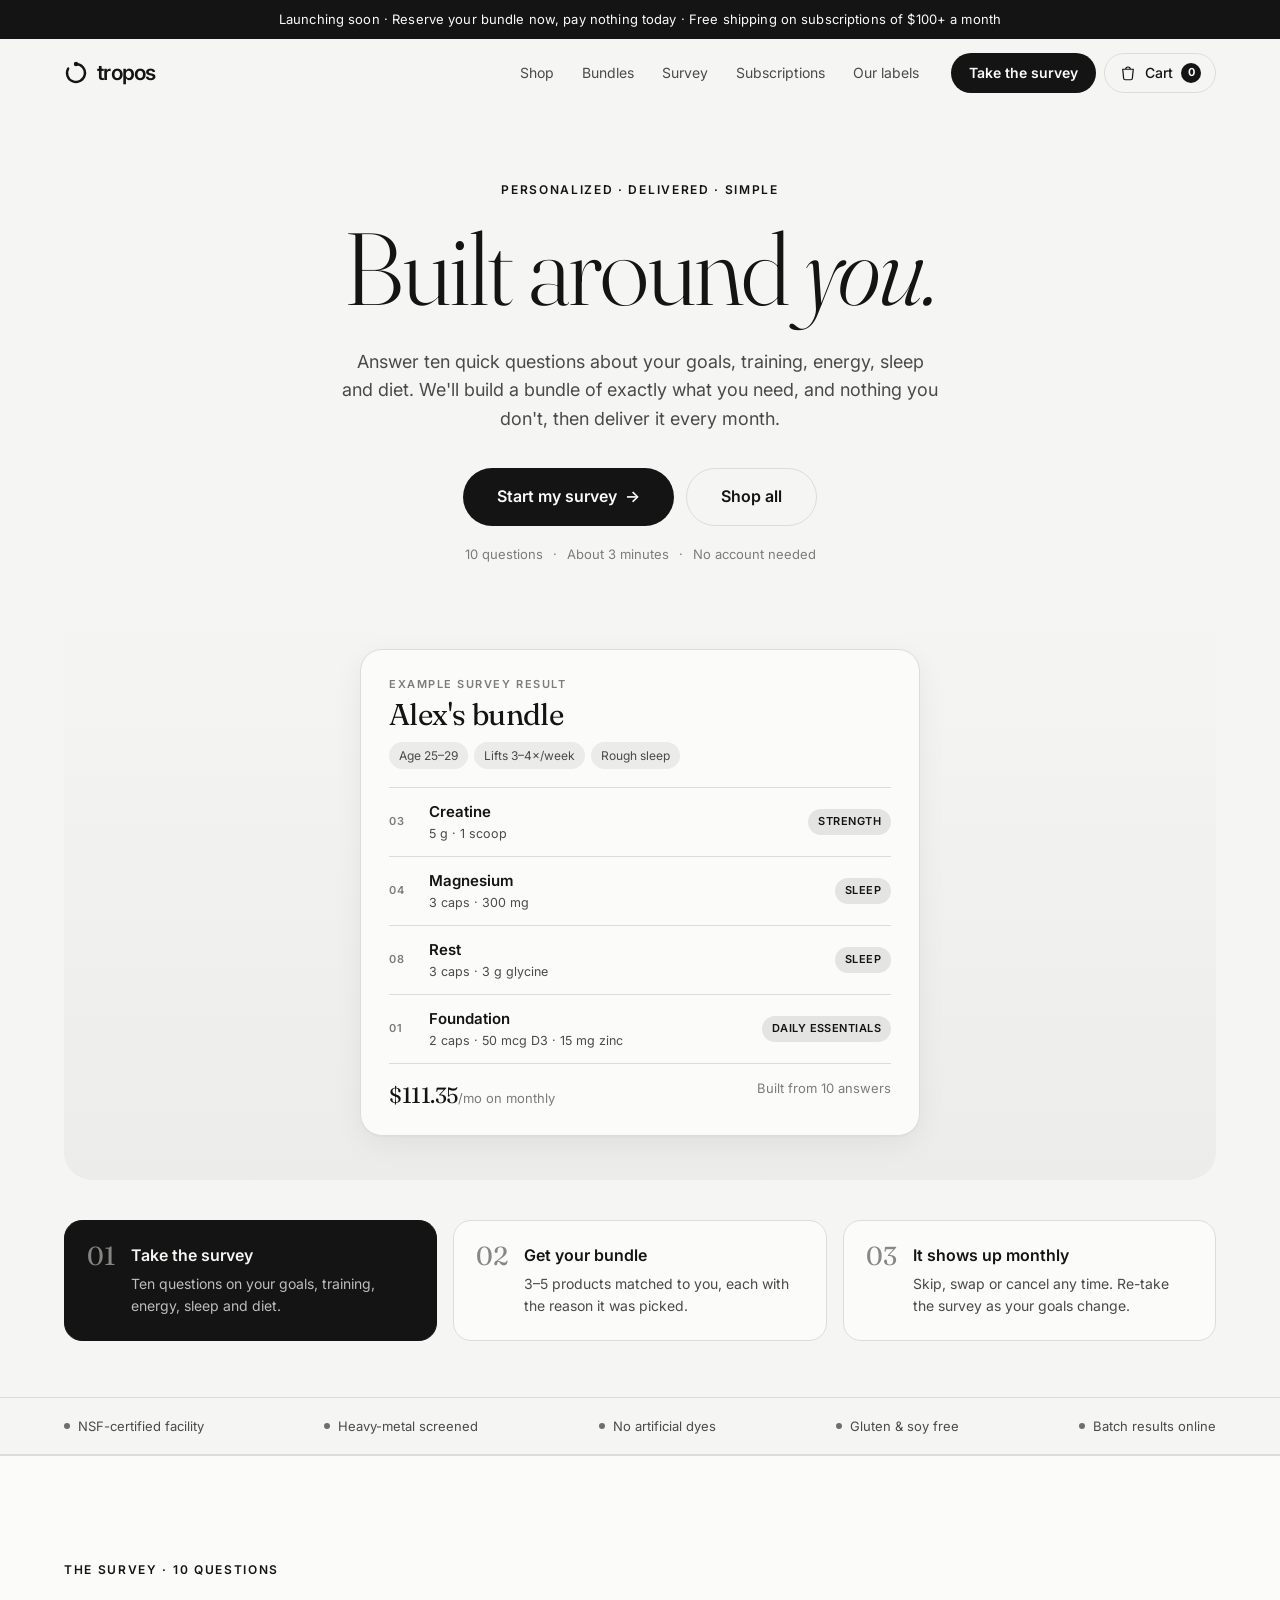
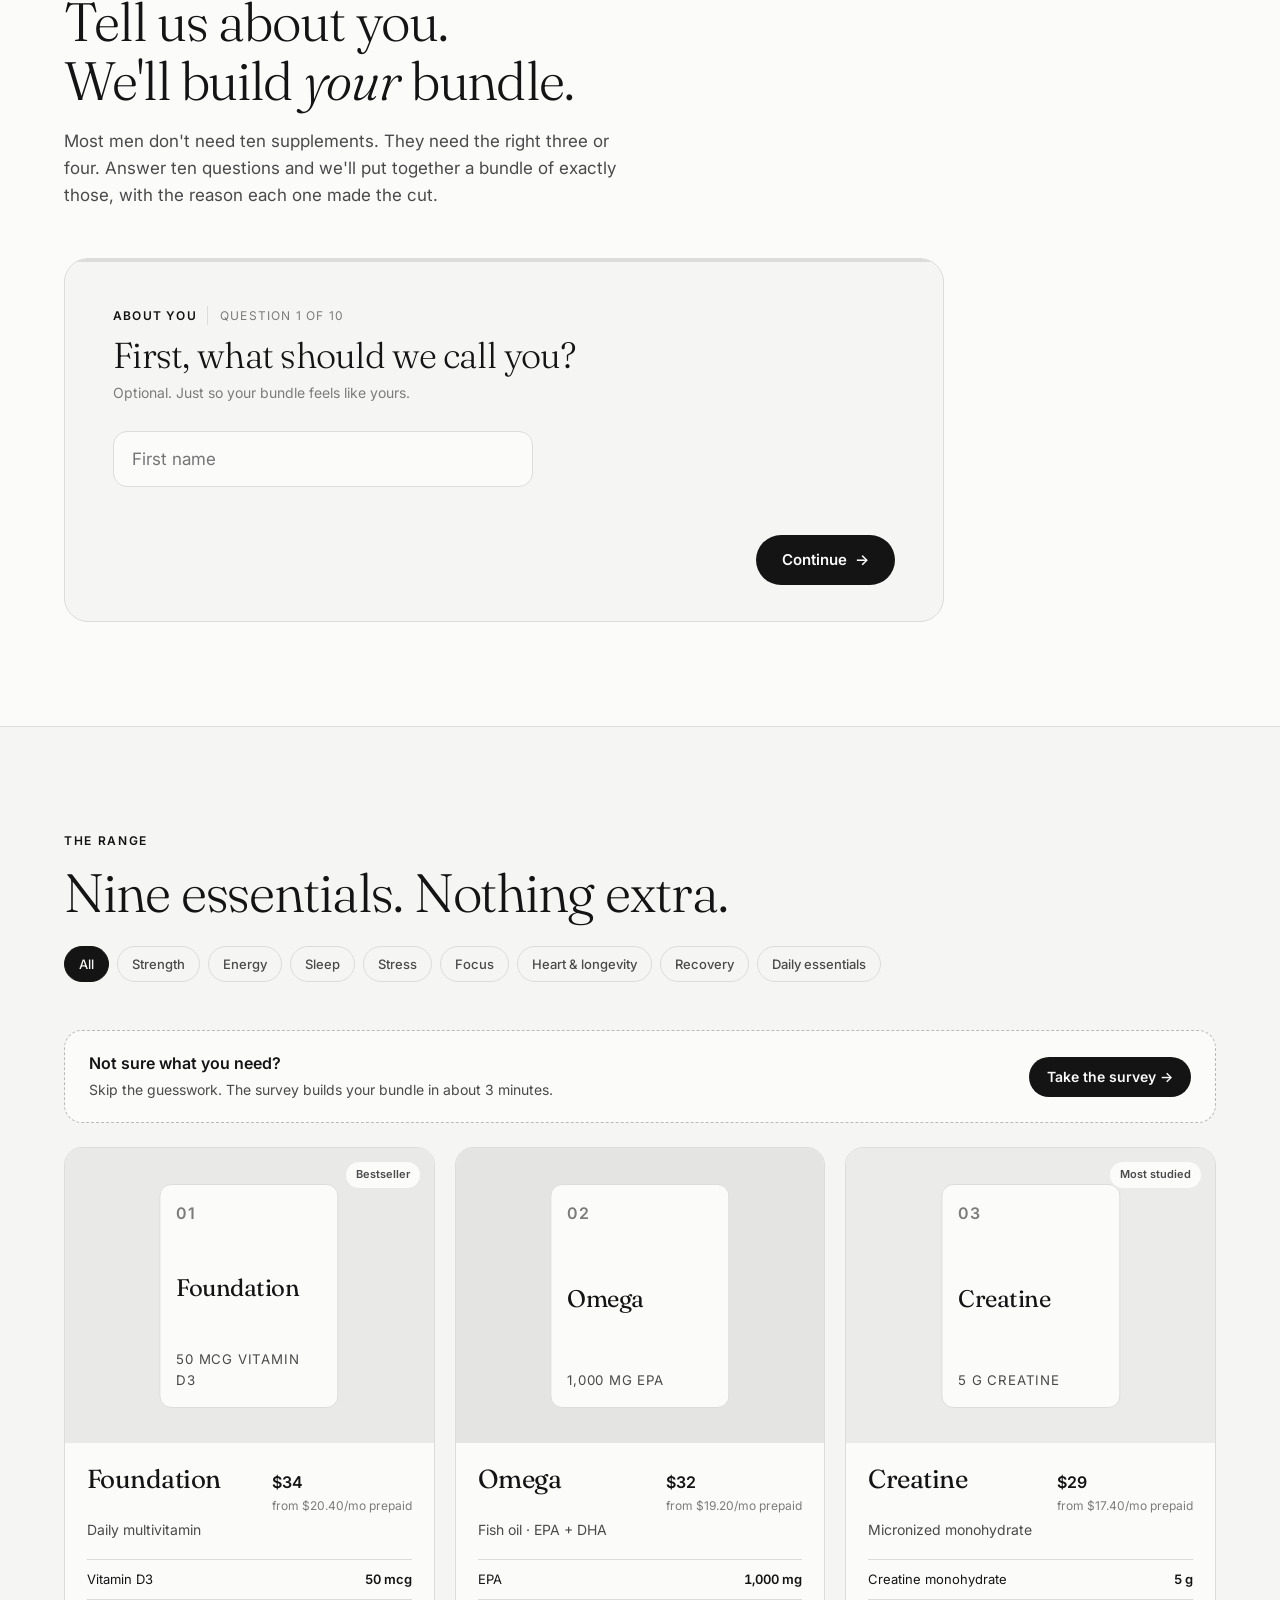
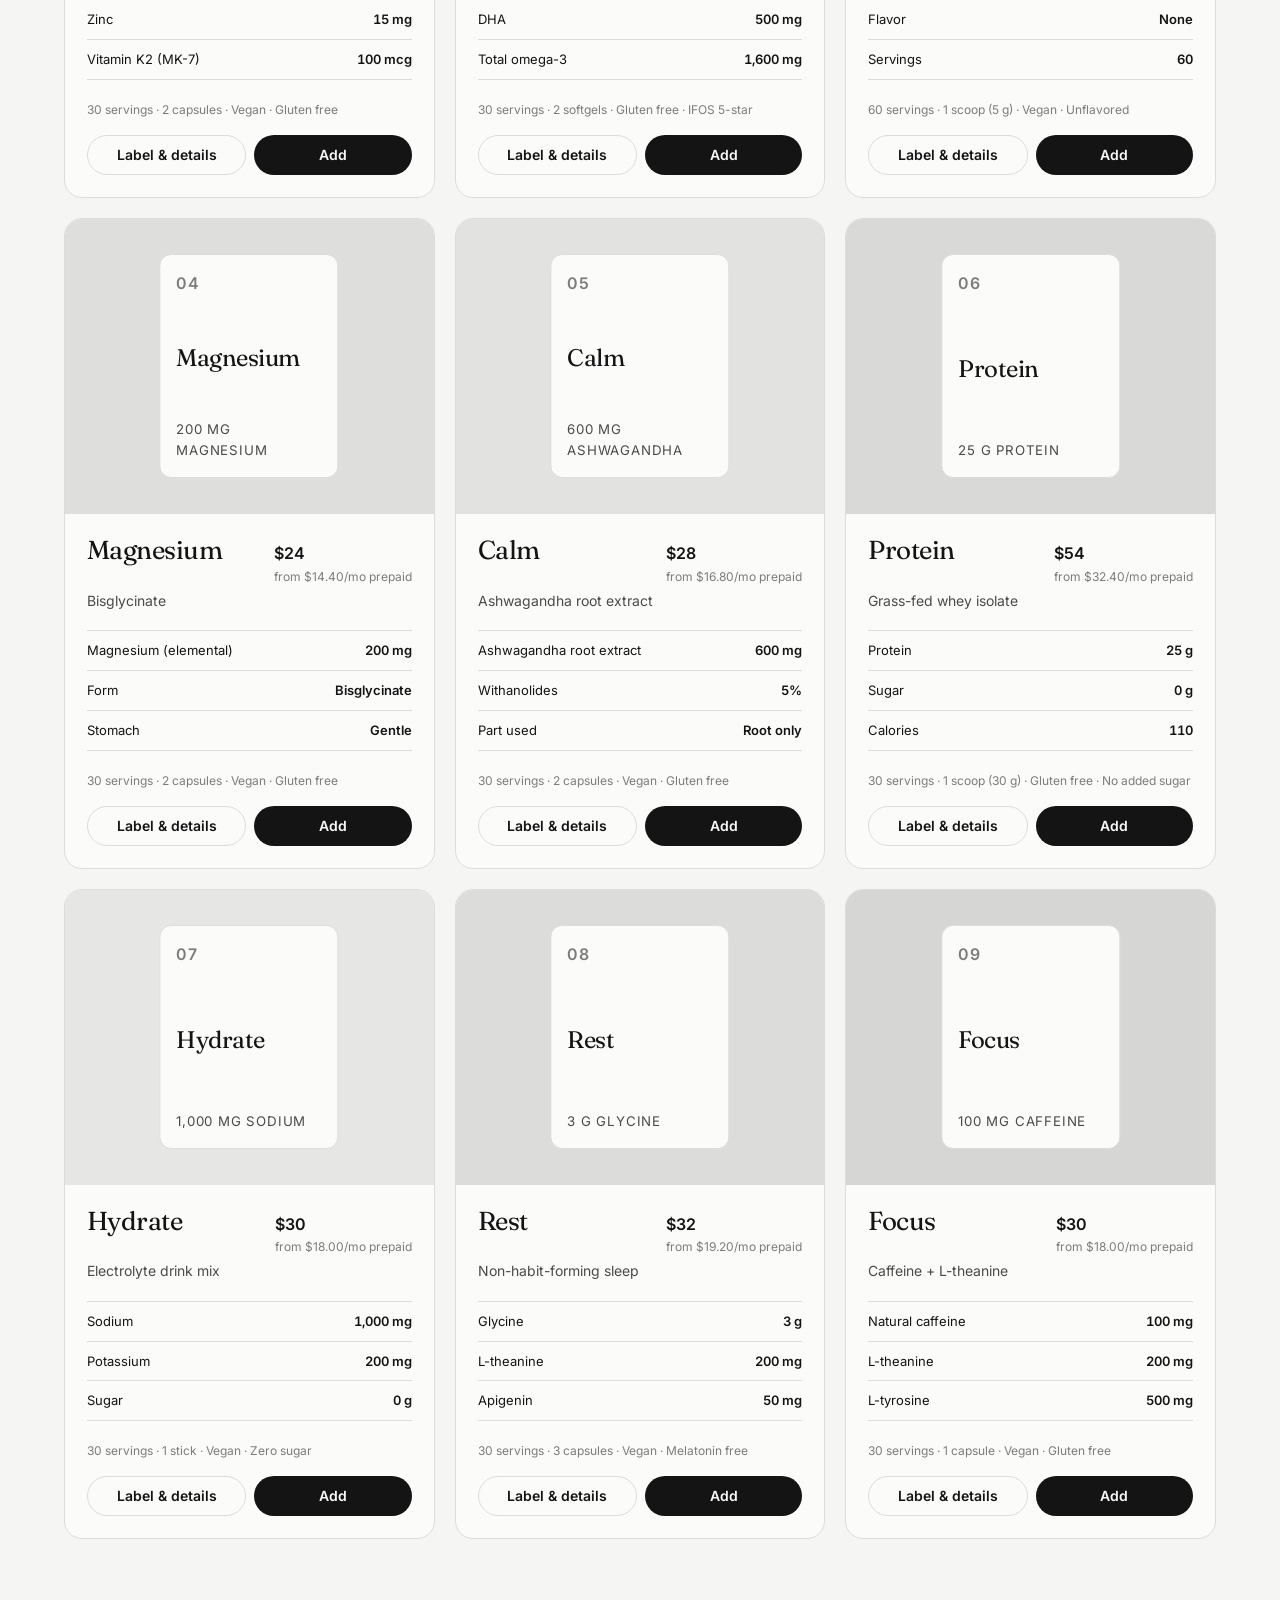
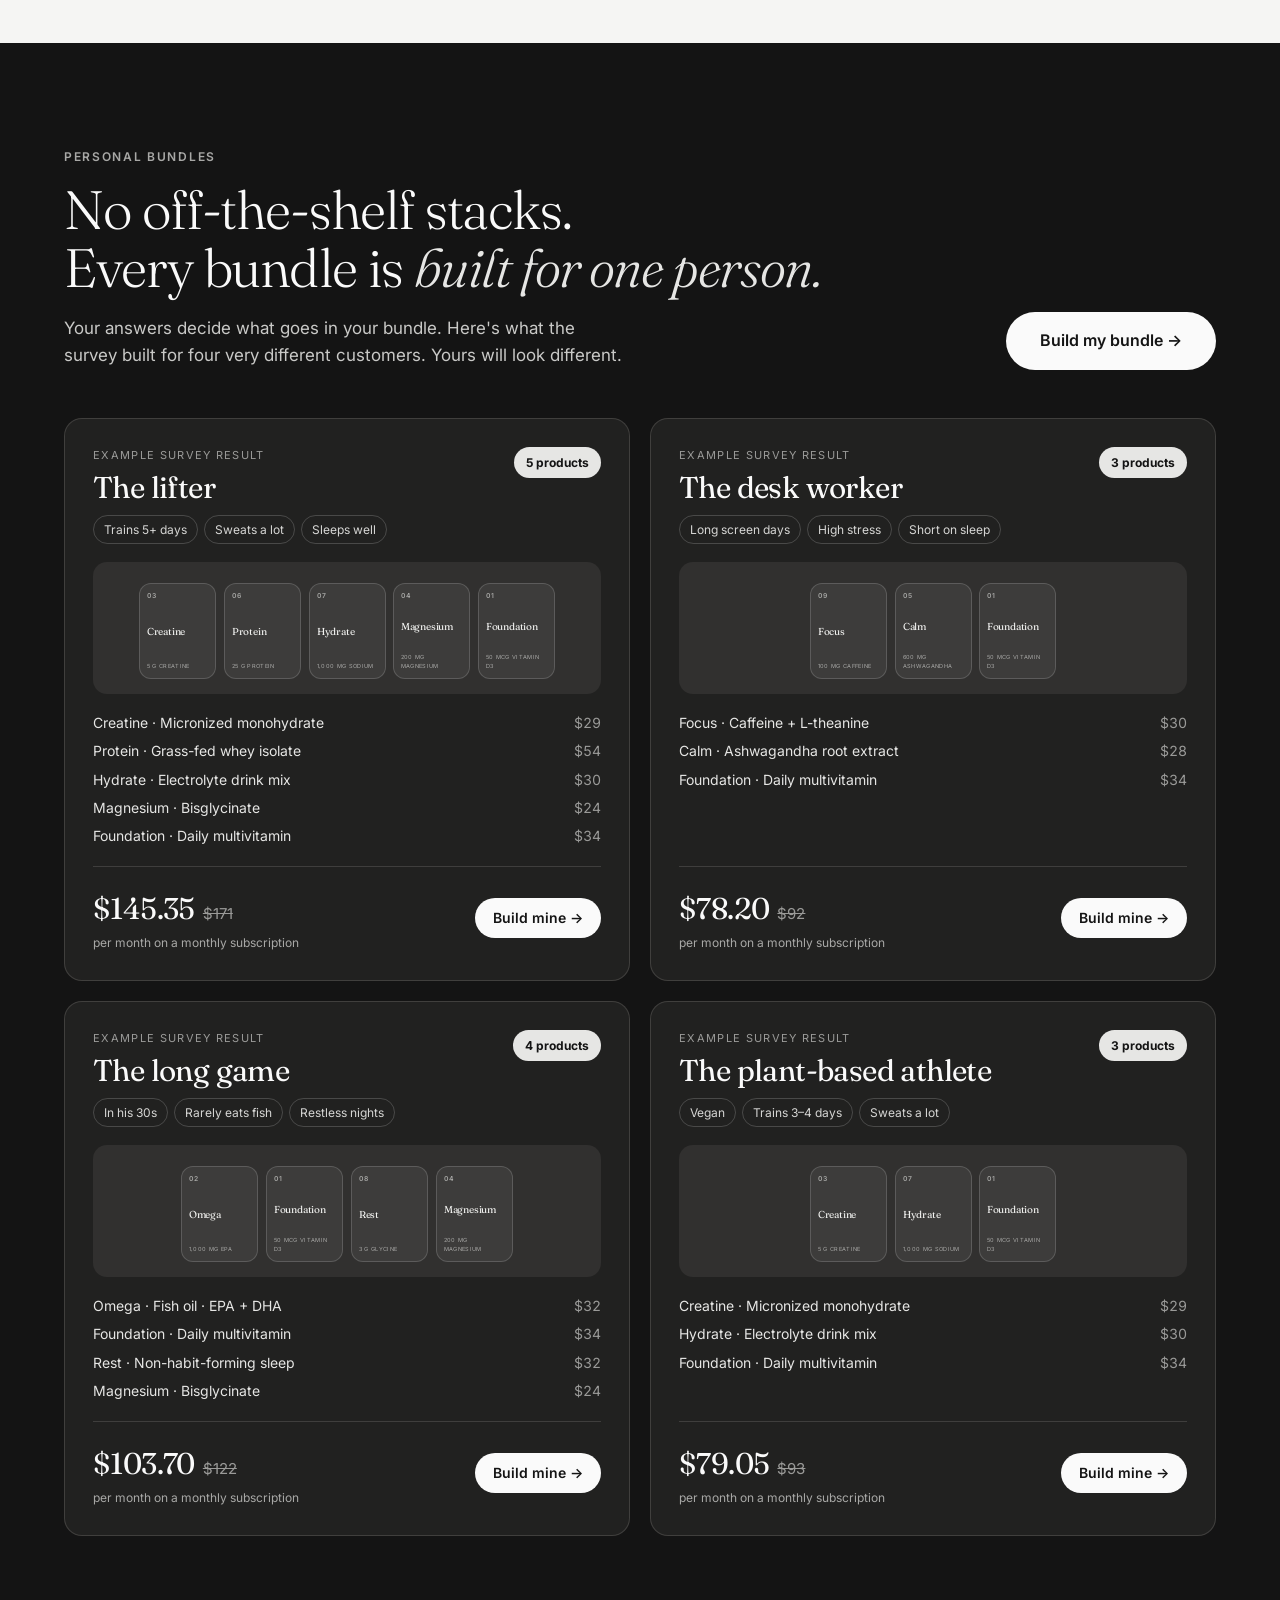
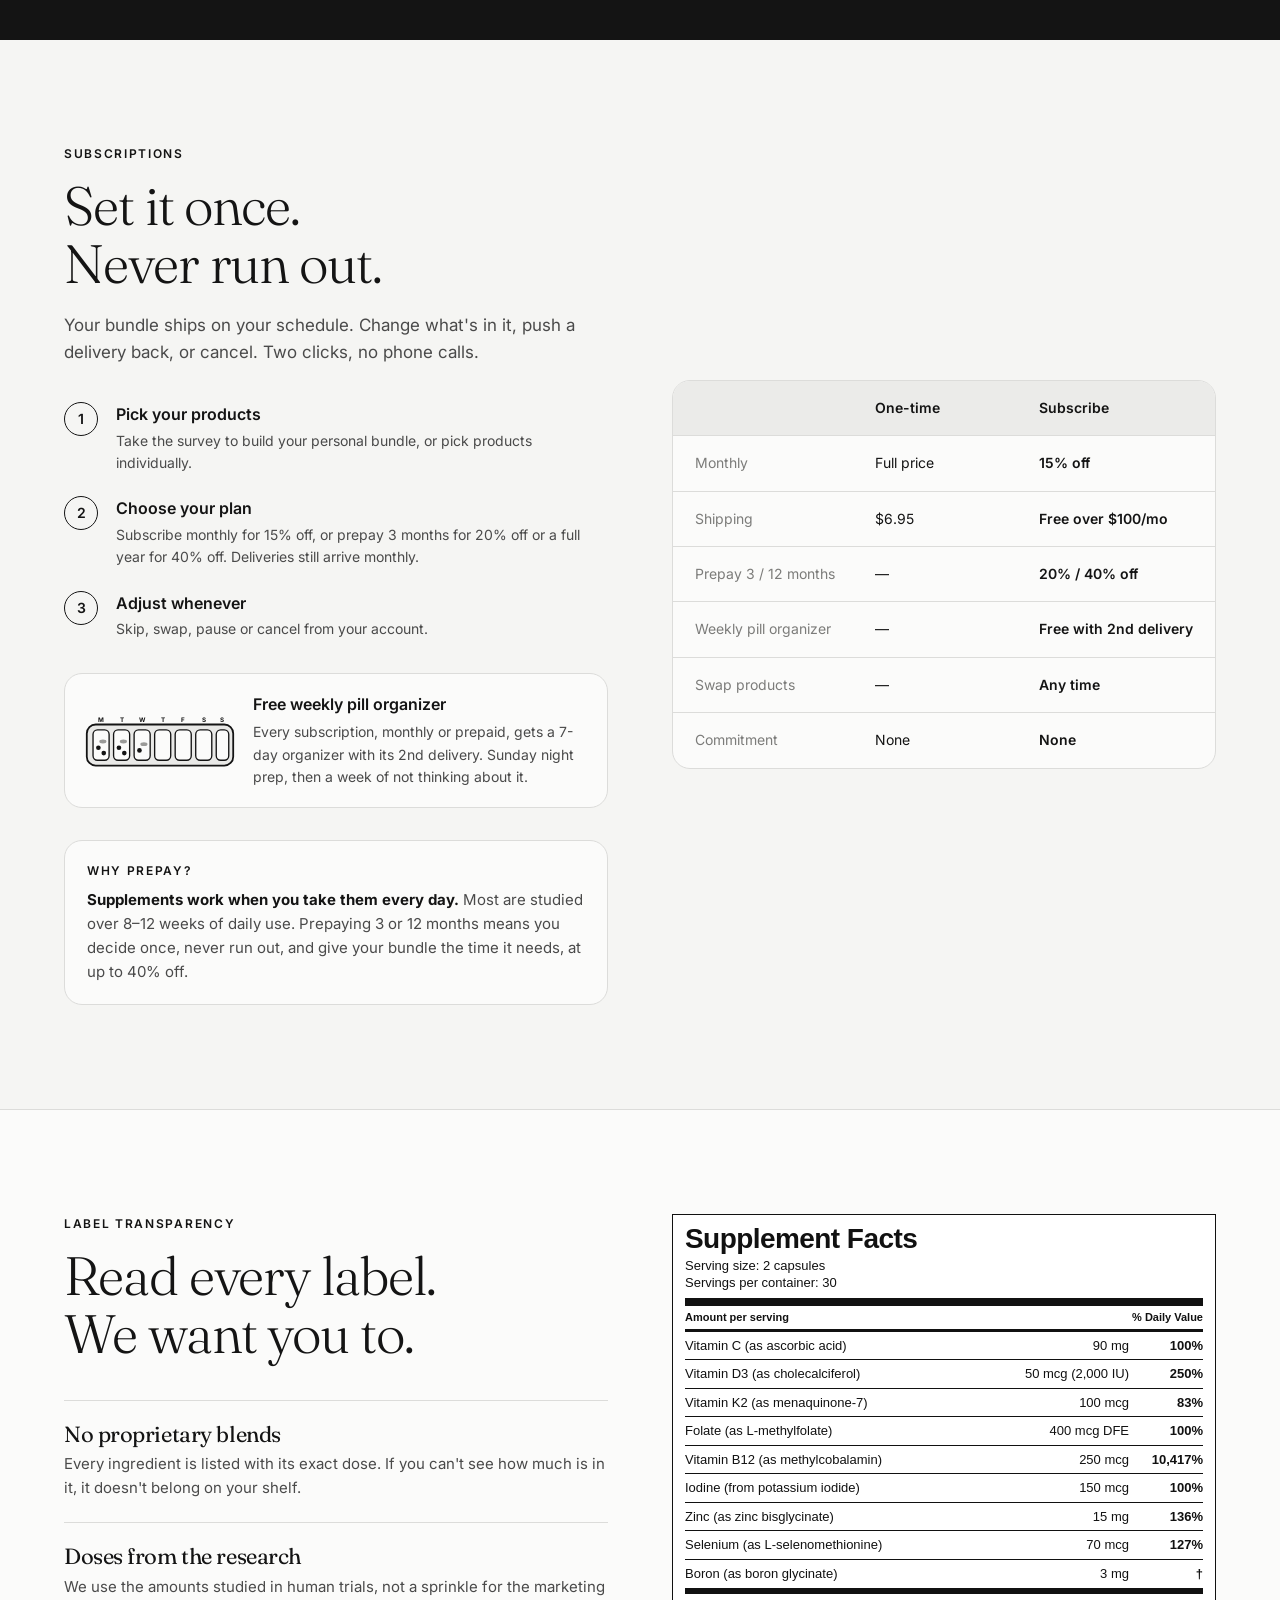
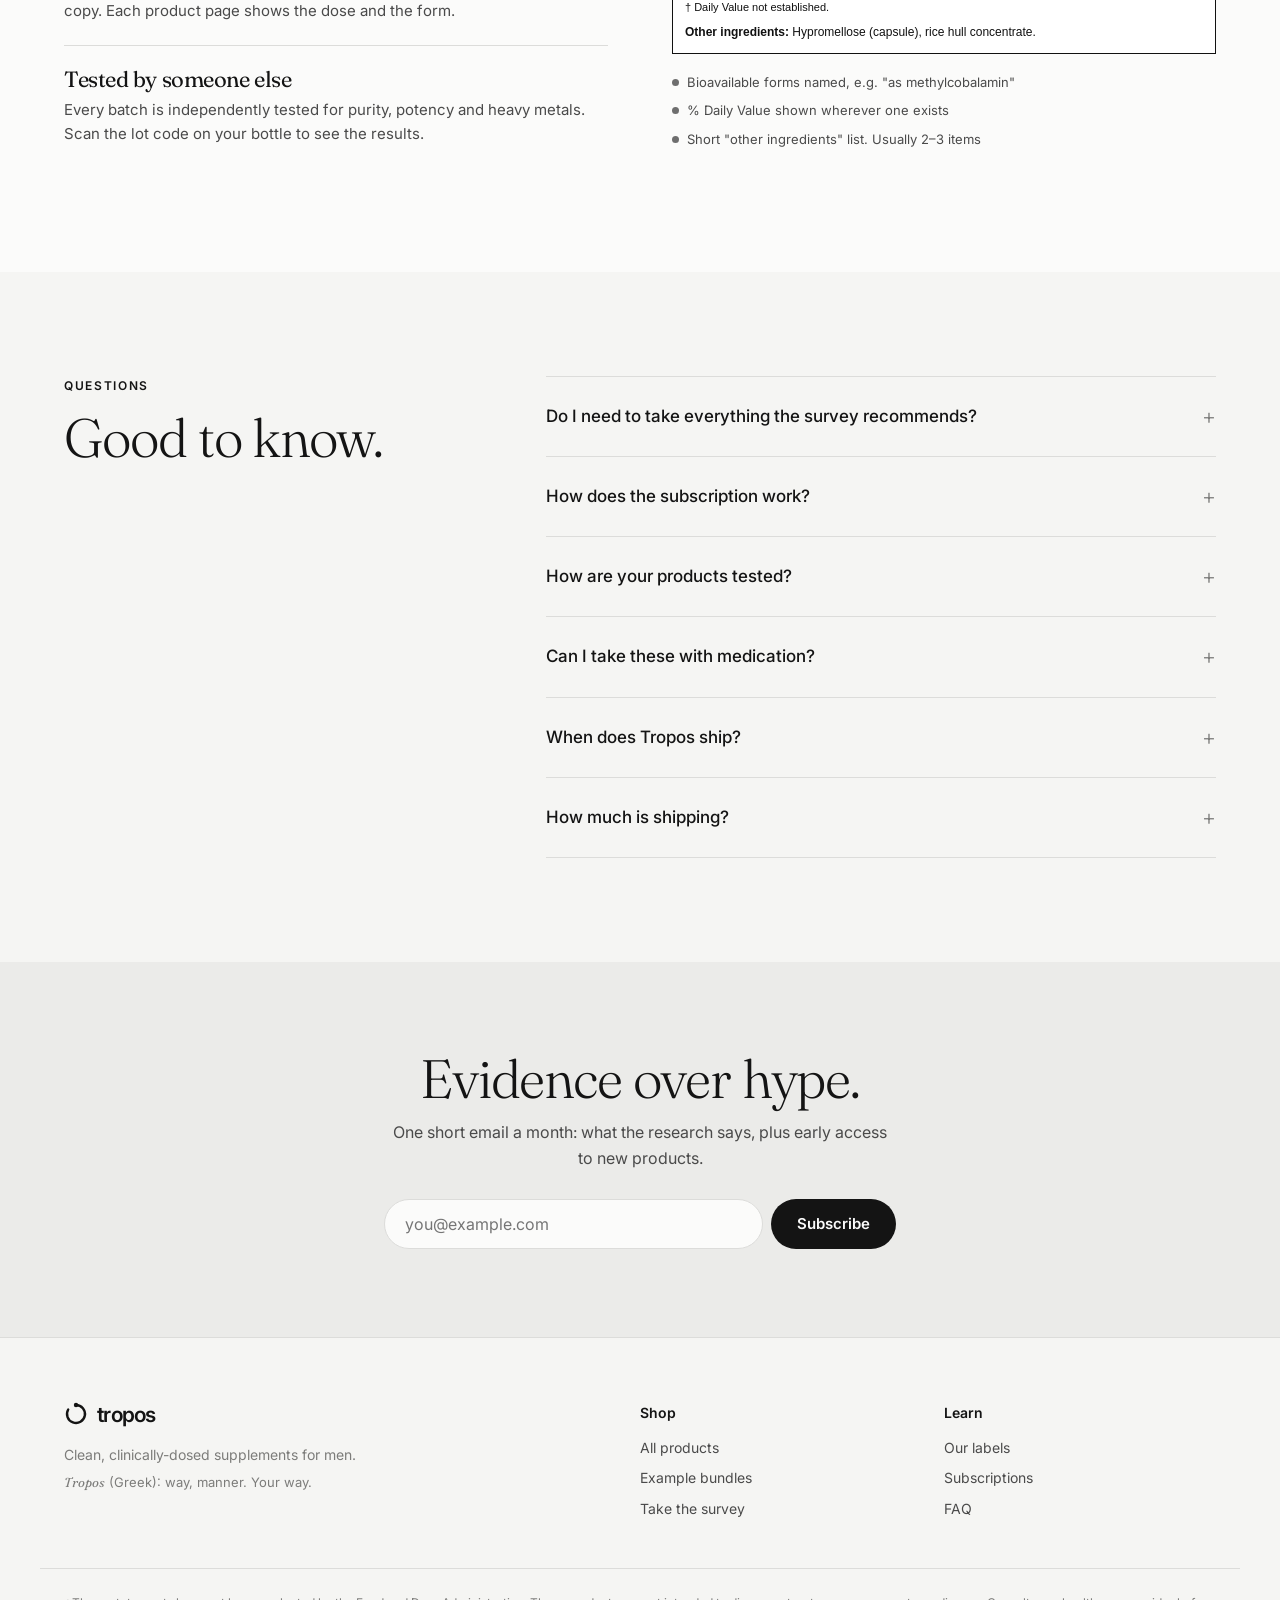
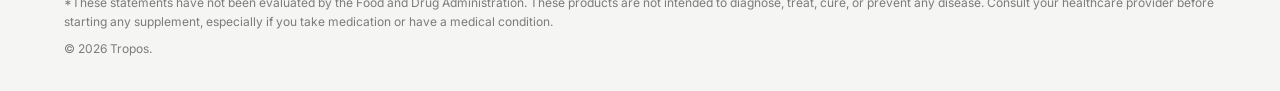
==== commit dbb6fef1: "New logo, shipping under $100, no packaging imagery, drop refund promise - Logo: open-circle mark wi" ====
--- a/index.html
+++ b/index.html
@@ -10,17 +10,17 @@
   <link rel="preconnect" href="https://fonts.gstatic.com" crossorigin>
   <link href="https://fonts.googleapis.com/css2?family=Fraunces:opsz,wght@9..144,300;9..144,400;9..144,500&family=Inter:wght@400;500;600;700&display=swap" rel="stylesheet">
   <link rel="stylesheet" href="styles.css">
-  <link rel="icon" href="data:image/svg+xml,<svg xmlns='http://www.w3.org/2000/svg' viewBox='0 0 32 32'><rect width='32' height='32' rx='8' fill='%23141414'/><rect x='8' y='20' width='16' height='3' rx='1.5' fill='%23f5f5f3'/></svg>">
+  <link rel="icon" href="data:image/svg+xml,<svg xmlns='http://www.w3.org/2000/svg' viewBox='0 0 32 32'><rect width='32' height='32' rx='8' fill='%23141414'/><path d='M16 7a9 9 0 1 1-7.8 4.5' fill='none' stroke='%23fafafa' stroke-width='2.6' stroke-linecap='round'/><circle cx='16' cy='7' r='2.4' fill='%23fafafa'/></svg>">
 </head>
 <body>
 
-<div class="announce">Launching soon · Reserve your bundle now, pay nothing today · Free shipping, always</div>
+<div class="announce">Launching soon · Reserve your bundle now, pay nothing today · Free shipping on subscriptions of $100+ a month</div>
 
 <!-- NAV -->
 <header class="nav" id="nav">
   <div class="wrap nav-inner">
     <a href="#top" class="logo" aria-label="Tropos home">
-      <span class="logo-mark"></span>tropos
+      <svg class="logo-mark" viewBox="0 0 24 24" aria-hidden="true"><path d="M12 3a9 9 0 1 1-7.8 4.5" fill="none" stroke="currentColor" stroke-width="2.4" stroke-linecap="round"/><circle cx="12" cy="3" r="2.2" fill="currentColor"/></svg><span class="logo-word">tropos</span>
     </a>
     <nav class="nav-links" id="navLinks">
       <a href="#shop">Shop</a>
@@ -163,7 +163,7 @@
     <div class="compare">
       <div class="compare-row compare-head"><span></span><span>One-time</span><span class="hl">Subscribe</span></div>
       <div class="compare-row"><span>Monthly</span><span>Full price</span><span class="hl">15% off</span></div>
-      <div class="compare-row"><span>Shipping</span><span>Free</span><span class="hl">Free</span></div>
+      <div class="compare-row"><span>Shipping</span><span>$6.95</span><span class="hl">Free over $100/mo</span></div>
       <div class="compare-row"><span>Prepay 3 / 12 months</span><span>—</span><span class="hl">20% / 40% off</span></div>
       <div class="compare-row"><span>Weekly pill organizer</span><span>—</span><span class="hl">Free with 2nd delivery</span></div>
       <div class="compare-row"><span>Swap products</span><span>—</span><span class="hl">Any time</span></div>
@@ -213,12 +213,11 @@
     </div>
     <div class="faq">
       <details><summary>Do I need to take everything the survey recommends?</summary><p>No. The survey ranks products by how well they match your answers. Start with the top one or two and add more if you want. Each recommendation shows the reason it was chosen.</p></details>
-      <details><summary>How does the subscription work?</summary><p>A monthly subscription is 15% off. Prepay 3 months for 20% off or a year for 40% off, still delivered monthly. Shipping is always free, and your 2nd delivery includes a free weekly pill organizer. You can skip, swap products, pause or cancel any time from your account, and there's no minimum number of orders.</p></details>
+      <details><summary>How does the subscription work?</summary><p>A monthly subscription is 15% off. Prepay 3 months for 20% off or a year for 40% off, still delivered monthly. Shipping is free on subscriptions of $100 or more a month, and your 2nd delivery includes a free weekly pill organizer. You can skip, swap products, pause or cancel any time from your account, and there's no minimum number of orders.</p></details>
       <details><summary>How are your products tested?</summary><p>Each batch is tested by an independent, ISO 17025-accredited lab for identity, potency, microbes and heavy metals. Results are matched to the lot number printed on your bottle.</p></details>
       <details><summary>Can I take these with medication?</summary><p>Some ingredients, like ashwagandha, vitamin K2 and caffeine, can interact with medications or health conditions. Each product lists its cautions. If you take prescription medication, check with your doctor first.</p></details>
       <details><summary>When does Tropos ship?</summary><p>We're launching soon. Reserve your bundle now and it's held at today's price. We'll email you before anything ships, and you won't be charged until you confirm.</p></details>
-      <details><summary>How much is shipping?</summary><p>Nothing. Shipping is free on every order, whether it's a single product, a one-time bundle or a subscription.</p></details>
-      <details><summary>What if it's not for me?</summary><p>Try anything for 30 days. If you're not happy, we'll refund your first order, even if the container is empty.</p></details>
+      <details><summary>How much is shipping?</summary><p>Shipping is $6.95 per delivery on one-time orders and on subscriptions under $100 a month. Once your subscriptions add up to $100 or more a month, shipping is free on every delivery.</p></details>
     </div>
   </div>
 </section>
@@ -241,7 +240,7 @@
 <footer class="footer">
   <div class="wrap footer-grid">
     <div>
-      <a href="#top" class="logo"><span class="logo-mark"></span>tropos</a>
+      <a href="#top" class="logo" aria-label="Tropos home"><svg class="logo-mark" viewBox="0 0 24 24" aria-hidden="true"><path d="M12 3a9 9 0 1 1-7.8 4.5" fill="none" stroke="currentColor" stroke-width="2.4" stroke-linecap="round"/><circle cx="12" cy="3" r="2.2" fill="currentColor"/></svg><span class="logo-word">tropos</span></a>
       <p class="muted">Clean, clinically-dosed supplements for men.</p>
       <p class="muted name-note"><em>Tropos</em> (Greek): way, manner. Your way.</p>
     </div>
--- a/styles.css
+++ b/styles.css
@@ -686,3 +686,47 @@
 .dose { align-items: flex-start; }
 .dose-label { padding-top: 7px; }
 .bundle-items .dose-pick { grid-area: dose; margin-top: 2px; }
+
+/* ---------- Logo ---------- */
+.logo { gap: 9px; color: var(--ink); }
+.logo-mark { width: 24px; height: 24px; background: none; border-radius: 0; color: var(--ink); flex: none; }
+.logo-mark::after { content: none; }
+.logo-word { font-family: var(--sans); font-weight: 600; font-size: 21px; letter-spacing: -.035em; line-height: 1; }
+
+/* ---------- Product tiles (no packaging shown) ---------- */
+.ptile {
+  container-type: inline-size; aspect-ratio: 4 / 5; box-sizing: border-box;
+  border-radius: 12px; background: var(--surface); border: 1px solid var(--line);
+  color: var(--ink); text-align: left; overflow: hidden;
+}
+.pt-in { height: 100%; box-sizing: border-box; padding: 9cqw; display: flex; flex-direction: column; justify-content: space-between; align-items: flex-start; }
+.pt-num { font-size: 9cqw; letter-spacing: .12em; color: var(--muted); font-weight: 600; }
+.pt-name { font-family: var(--serif); font-size: 13.5cqw; line-height: 1.05; letter-spacing: -.02em; }
+.pt-dose { font-size: 7.5cqw; letter-spacing: .06em; text-transform: uppercase; color: var(--ink-2); }
+.card-media .ptile { position: absolute; top: 12%; bottom: 12%; left: 50%; transform: translateX(-50%); height: 76%; width: auto; transition: transform .35s; }
+.card:hover .card-media .ptile { transform: translate(-50%, -4px); }
+.line-media .ptile { width: 46px; border-radius: 6px; }
+.result-item .mini .ptile, .add-card .mini .ptile { width: 100%; border-radius: 8px; border: 0; }
+.stack-bottles { align-items: center; gap: 8px; }
+.stack-bottles .ptile { height: 96px; width: auto; flex: none; background: rgba(250,250,250,.06); border-color: rgba(250,250,250,.16); color: #f2f2f0; }
+.stack-bottles .ptile .pt-num, .stack-bottles .ptile .pt-dose { color: #a8a8a6; }
+.pd-media .ptile { width: 62%; max-width: 280px; height: auto; }
+@media (max-width: 800px) { .pd-media .ptile { width: 40%; } }
+
+/* ---------- Hero: example survey result ---------- */
+.hero-visual { padding: 44px 16px; }
+.hd-card { max-width: 560px; margin: 0 auto; background: var(--surface); border: 1px solid var(--line); border-radius: 22px; padding: 26px 28px 22px; box-shadow: var(--shadow); text-align: left; animation: rise .9s cubic-bezier(.2,.7,.2,1) both; }
+.hd-eyebrow { font-size: 11px; font-weight: 600; letter-spacing: .14em; text-transform: uppercase; color: var(--muted); }
+.hd-title { font-family: var(--serif); font-weight: 400; font-size: 30px; letter-spacing: -.02em; margin: 6px 0 10px; }
+.hd-tags { display: flex; flex-wrap: wrap; gap: 6px; }
+.hd-tags span { font-size: 12px; padding: 4px 10px; border-radius: 999px; background: var(--surface-2); color: var(--ink-2); }
+.hd-list { list-style: none; padding: 0; margin: 18px 0 0; border-top: 1px solid var(--line); }
+.hd-list li { display: grid; grid-template-columns: 28px 1fr auto; grid-template-areas: "num name why" "num dose why"; column-gap: 12px; padding: 12px 0; border-bottom: 1px solid var(--line); align-items: center; }
+.hd-num { grid-area: num; font-size: 11px; font-weight: 600; letter-spacing: .1em; color: var(--muted); }
+.hd-name { grid-area: name; font-weight: 600; font-size: 15px; }
+.hd-dose { grid-area: dose; font-size: 12.5px; color: var(--ink-2); }
+.hd-why { grid-area: why; font-size: 11px; font-weight: 600; letter-spacing: .04em; text-transform: uppercase; padding: 4px 10px; border-radius: 999px; background: var(--accent-soft); }
+.hd-foot { display: flex; justify-content: space-between; gap: 12px; flex-wrap: wrap; margin-top: 14px; font-size: 13px; color: var(--muted); }
+.hd-foot strong { font-family: var(--serif); font-weight: 400; font-size: 22px; color: var(--ink); letter-spacing: -.02em; }
+@media (max-width: 520px) { .hd-card { padding: 20px 18px 16px; } .hd-why { display: none; } .hd-list li { grid-template-columns: 24px 1fr; grid-template-areas: "num name" "num dose"; } }
+.card-num { display: none; }
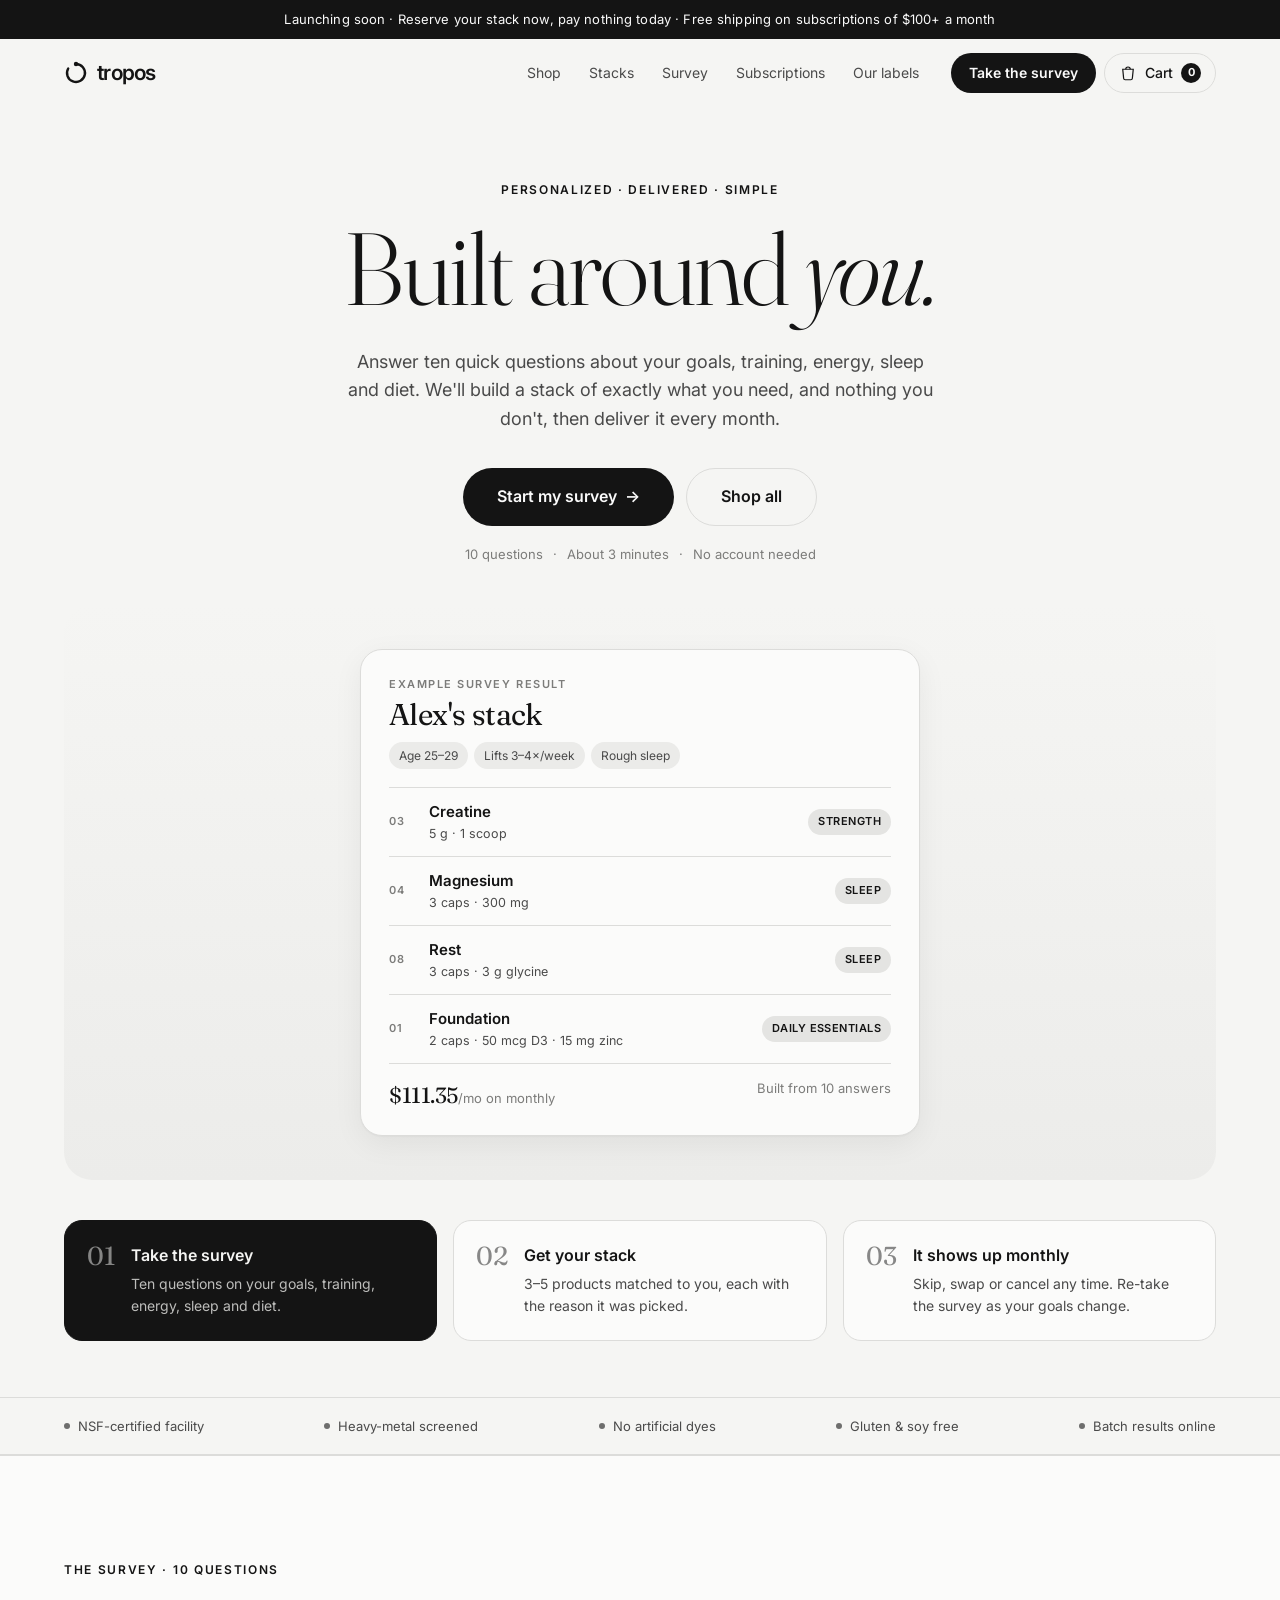
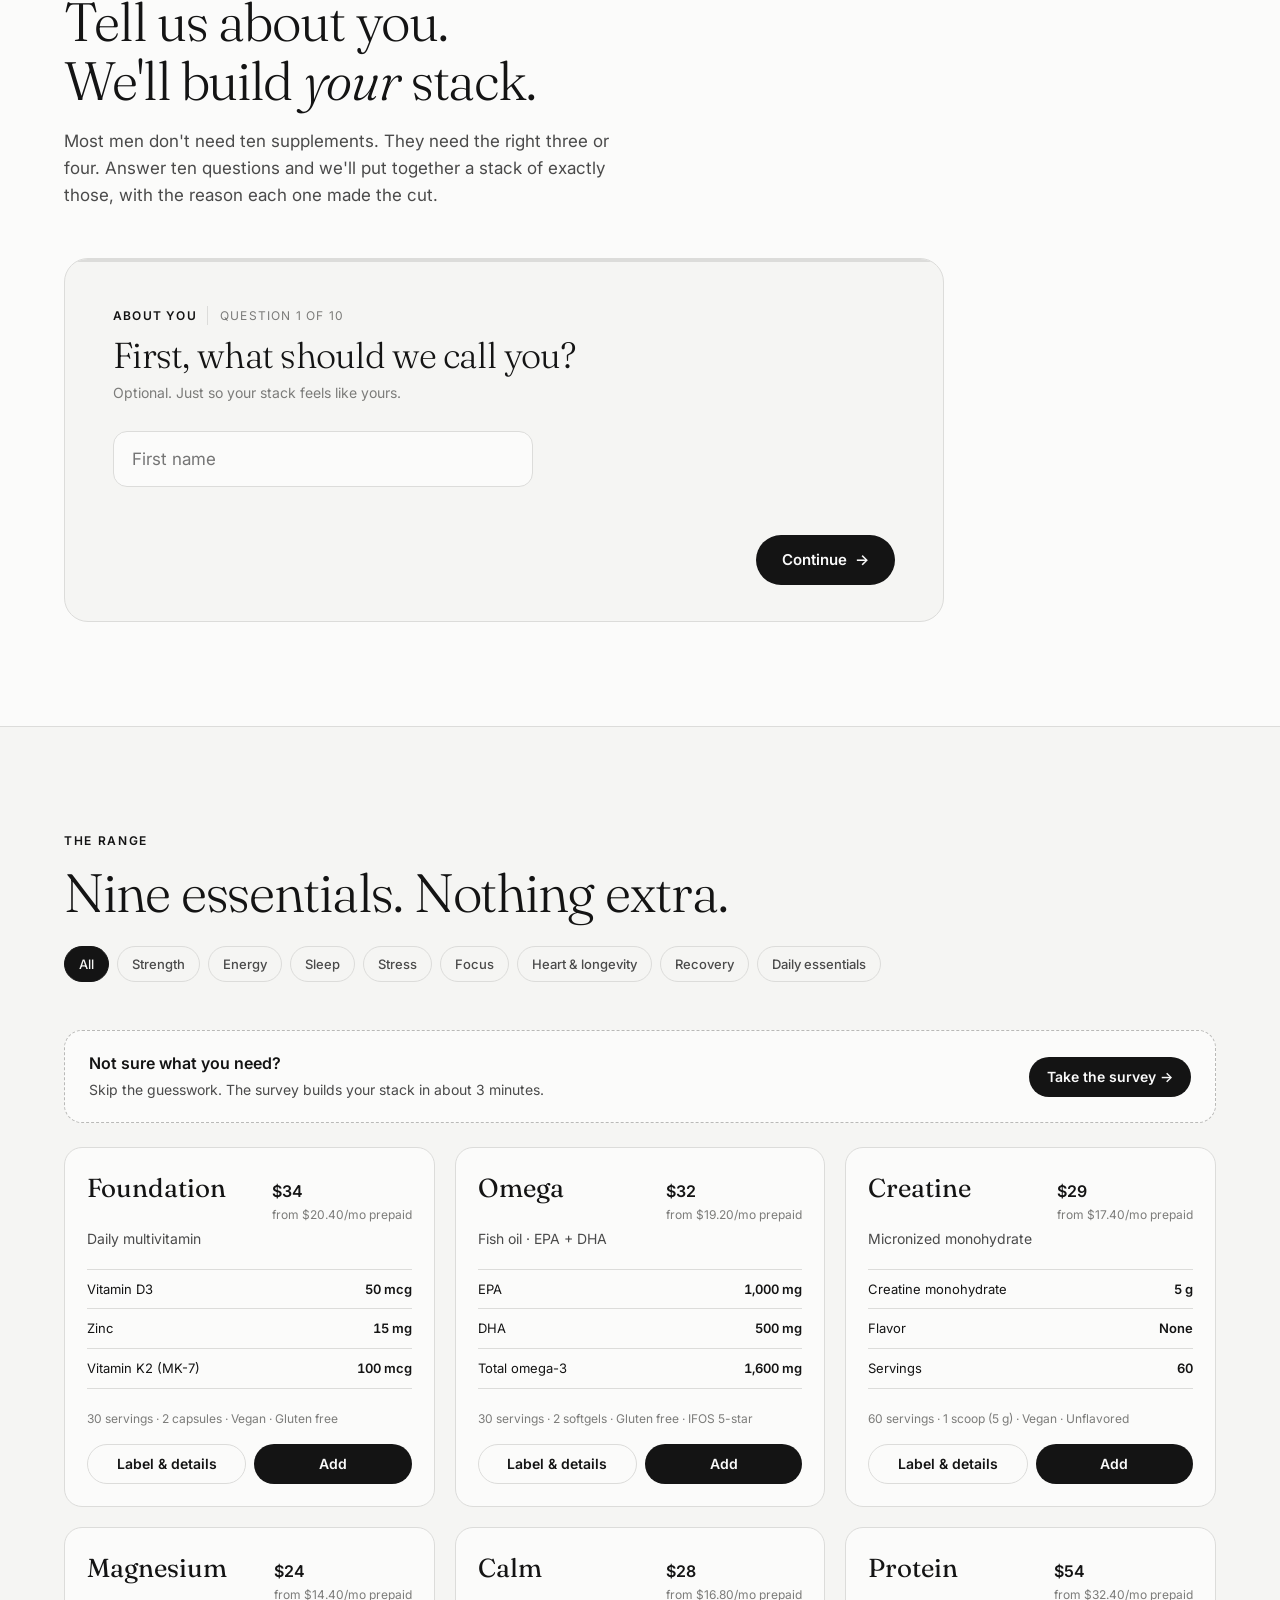
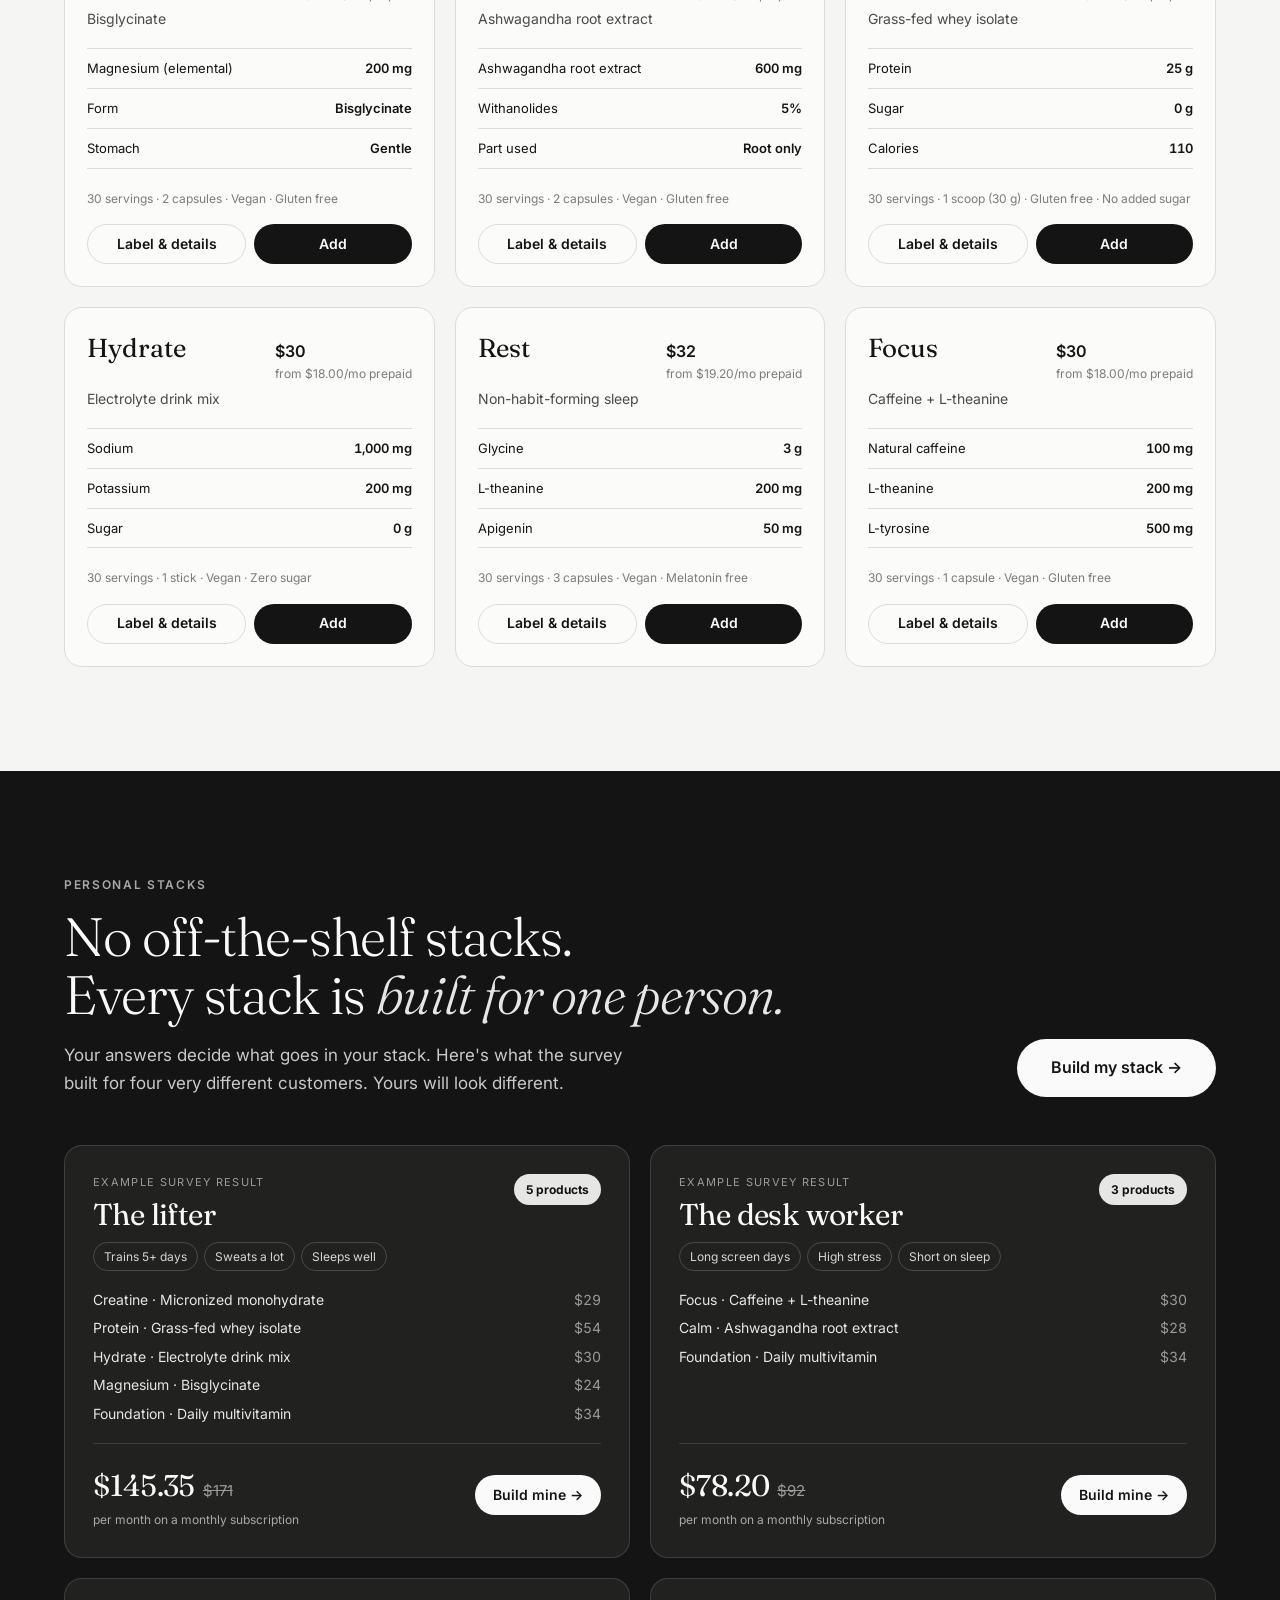
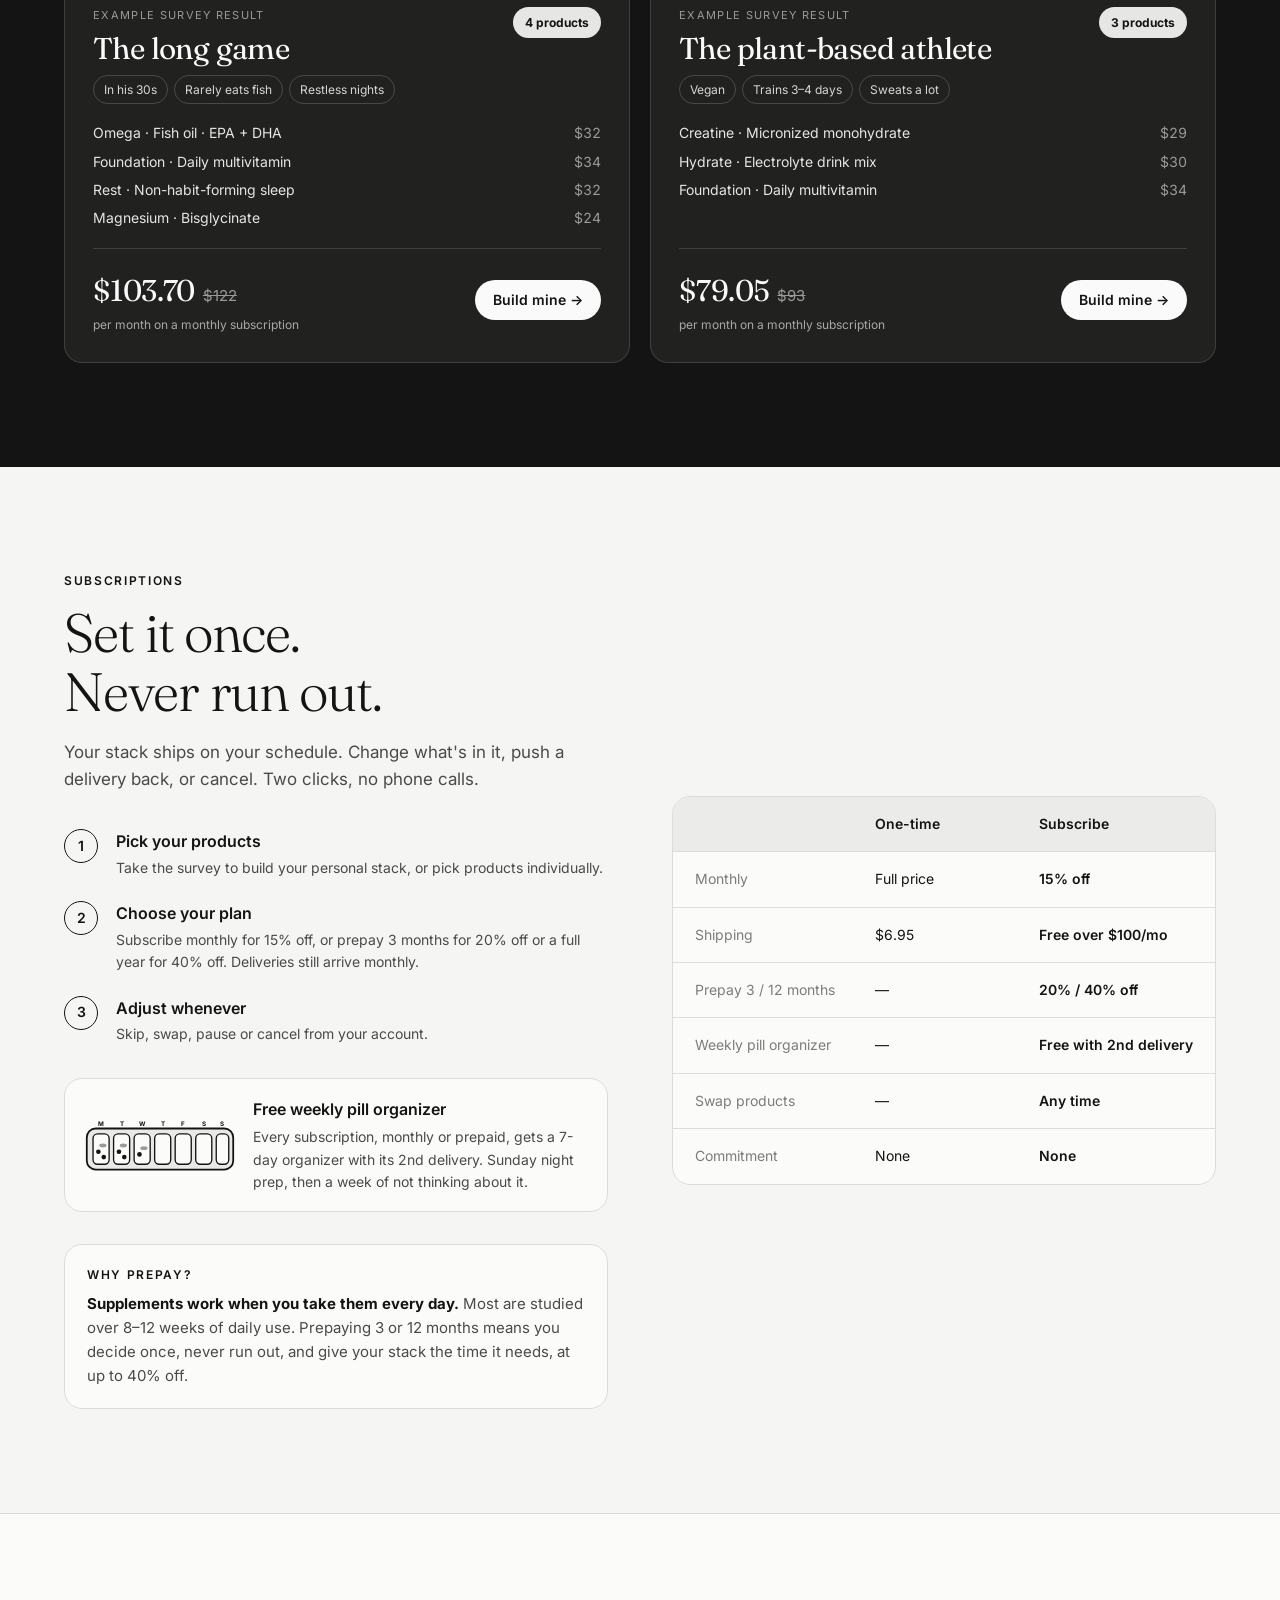
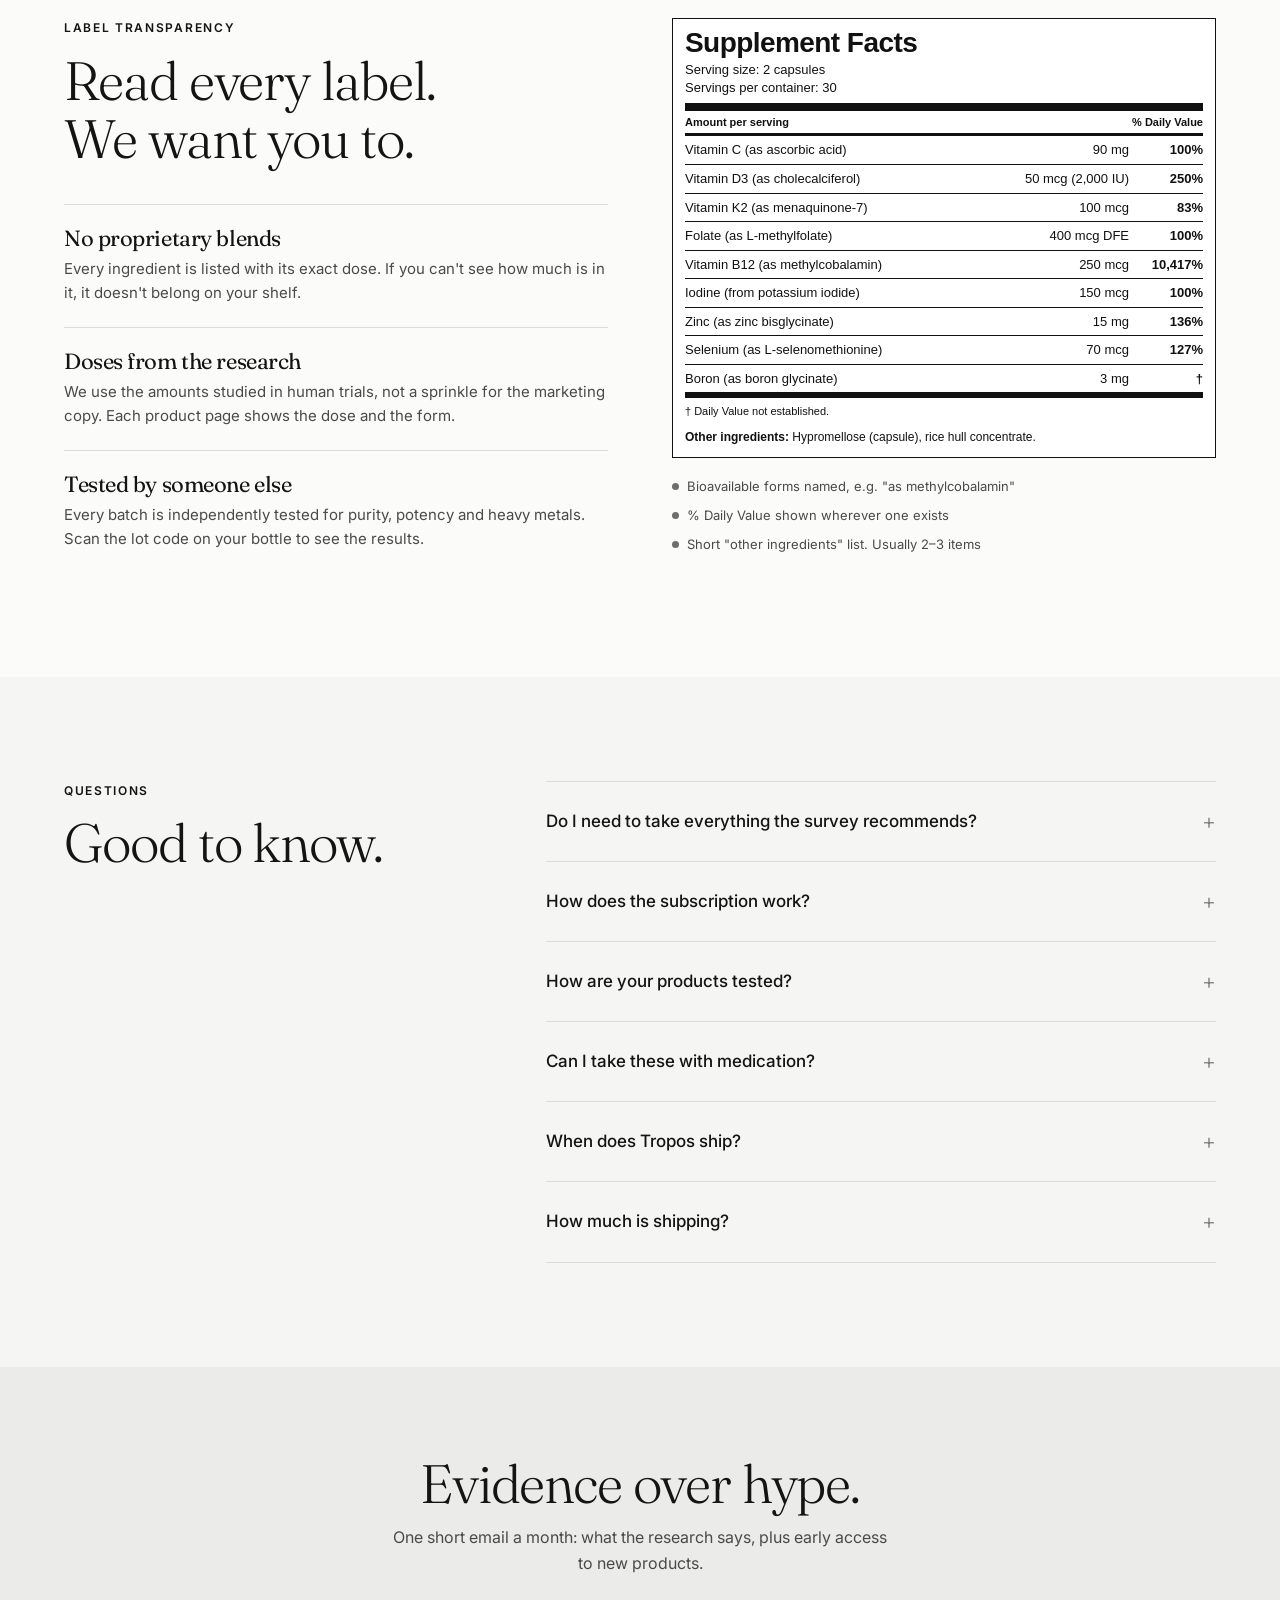
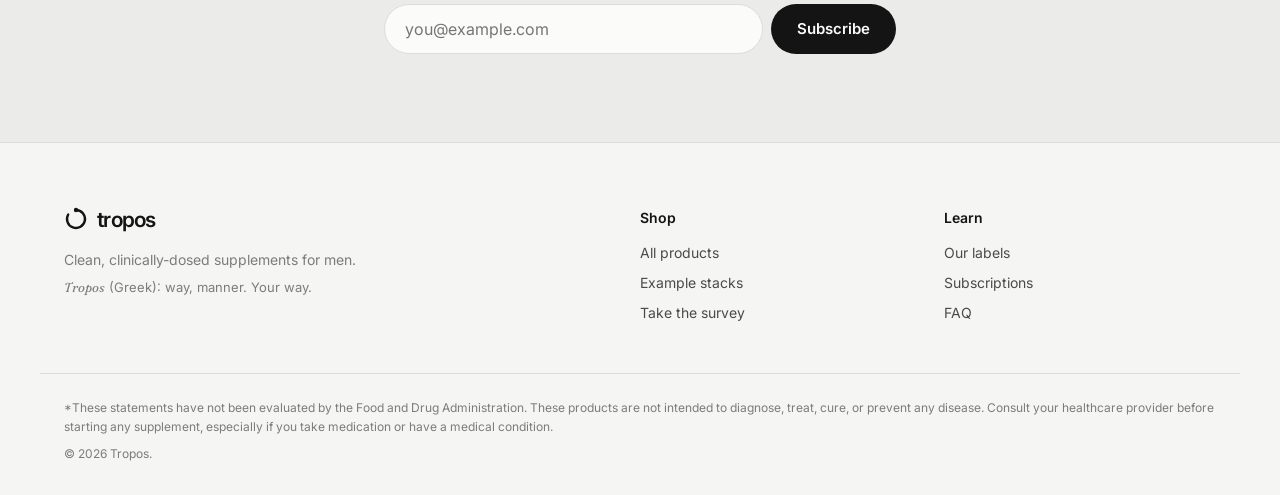
==== commit aba8e409: "Say 'stack', gate results behind email, sell the subscription first - Customer-facing 'bundle' wordi" ====
--- a/index.html
+++ b/index.html
@@ -3,7 +3,7 @@
 <head>
   <meta charset="UTF-8">
   <meta name="viewport" content="width=device-width, initial-scale=1.0">
-  <meta name="description" content="Tropos — supplements for men, matched to your goals and delivered on your schedule. Take the 10-question survey to build your bundle.">
+  <meta name="description" content="Tropos — supplements for men, matched to your goals and delivered on your schedule. Take the 10-question survey to build your stack.">
   <meta name="theme-color" content="#f5f5f3">
   <title>Tropos — Built Around You</title>
   <link rel="preconnect" href="https://fonts.googleapis.com">
@@ -14,7 +14,7 @@
 </head>
 <body>
 
-<div class="announce">Launching soon · Reserve your bundle now, pay nothing today · Free shipping on subscriptions of $100+ a month</div>
+<div class="announce">Launching soon · Reserve your stack now, pay nothing today · Free shipping on subscriptions of $100+ a month</div>
 
 <!-- NAV -->
 <header class="nav" id="nav">
@@ -24,7 +24,7 @@
     </a>
     <nav class="nav-links" id="navLinks">
       <a href="#shop">Shop</a>
-      <a href="#stacks">Bundles</a>
+      <a href="#stacks">Stacks</a>
       <a href="#quiz">Survey</a>
       <a href="#subscribe">Subscriptions</a>
       <a href="#labels">Our labels</a>
@@ -48,7 +48,7 @@
   <div class="wrap hero-center">
     <p class="eyebrow">Personalized · Delivered · Simple</p>
     <h1>Built around <em>you.</em></h1>
-    <p class="lede">Answer ten quick questions about your goals, training, energy, sleep and diet. We'll build a bundle of exactly what you need, and nothing you don't, then deliver it every month.</p>
+    <p class="lede">Answer ten quick questions about your goals, training, energy, sleep and diet. We'll build a stack of exactly what you need, and nothing you don't, then deliver it every month.</p>
     <div class="hero-cta">
       <a href="#quiz" class="btn btn-primary btn-lg">Start my survey <span aria-hidden="true">→</span></a>
       <a href="#shop" class="btn btn-ghost btn-lg">Shop all</a>
@@ -64,7 +64,7 @@
 <section class="how">
   <div class="wrap how-grid">
     <a href="#quiz" class="how-step"><span class="how-n">01</span><div><strong>Take the survey</strong><p>Ten questions on your goals, training, energy, sleep and diet.</p></div></a>
-    <div class="how-step"><span class="how-n">02</span><div><strong>Get your bundle</strong><p>3–5 products matched to you, each with the reason it was picked.</p></div></div>
+    <div class="how-step"><span class="how-n">02</span><div><strong>Get your stack</strong><p>3–5 products matched to you, each with the reason it was picked.</p></div></div>
     <div class="how-step"><span class="how-n">03</span><div><strong>It shows up monthly</strong><p>Skip, swap or cancel any time. Re-take the survey as your goals change.</p></div></div>
   </div>
 </section>
@@ -81,8 +81,8 @@
   <div class="wrap">
     <div class="section-head">
       <p class="eyebrow">The survey · 10 questions</p>
-      <h2>Tell us about you.<br>We'll build <em>your</em> bundle.</h2>
-      <p class="section-sub">Most men don't need ten supplements. They need the right three or four. Answer ten questions and we'll put together a bundle of exactly those, with the reason each one made the cut.</p>
+      <h2>Tell us about you.<br>We'll build <em>your</em> stack.</h2>
+      <p class="section-sub">Most men don't need ten supplements. They need the right three or four. Answer ten questions and we'll put together a stack of exactly those, with the reason each one made the cut.</p>
     </div>
 
     <div class="quiz-card" id="quizCard">
@@ -106,7 +106,7 @@
       <div class="filters" id="filters" role="tablist" aria-label="Filter by goal"></div>
     </div>
     <a href="#quiz" class="survey-banner">
-      <div><strong>Not sure what you need?</strong><span>Skip the guesswork. The survey builds your bundle in about 3 minutes.</span></div>
+      <div><strong>Not sure what you need?</strong><span>Skip the guesswork. The survey builds your stack in about 3 minutes.</span></div>
       <span class="btn btn-primary btn-sm">Take the survey →</span>
     </a>
     <div class="product-grid" id="productGrid"></div>
@@ -118,11 +118,11 @@
   <div class="wrap">
     <div class="section-head row">
       <div>
-        <p class="eyebrow">Personal bundles</p>
-        <h2>No off-the-shelf stacks.<br>Every bundle is <em>built for one person.</em></h2>
-        <p class="section-sub">Your answers decide what goes in your bundle. Here's what the survey built for four very different customers. Yours will look different.</p>
-      </div>
-      <a href="#quiz" class="btn btn-primary btn-lg stacks-cta">Build my bundle →</a>
+        <p class="eyebrow">Personal stacks</p>
+        <h2>No off-the-shelf stacks.<br>Every stack is <em>built for one person.</em></h2>
+        <p class="section-sub">Your answers decide what goes in your stack. Here's what the survey built for four very different customers. Yours will look different.</p>
+      </div>
+      <a href="#quiz" class="btn btn-primary btn-lg stacks-cta">Build my stack →</a>
     </div>
     <div class="stack-grid" id="stackGrid"></div>
   </div>
@@ -134,9 +134,9 @@
     <div>
       <p class="eyebrow">Subscriptions</p>
       <h2>Set it once.<br>Never run out.</h2>
-      <p class="section-sub">Your bundle ships on your schedule. Change what's in it, push a delivery back, or cancel. Two clicks, no phone calls.</p>
+      <p class="section-sub">Your stack ships on your schedule. Change what's in it, push a delivery back, or cancel. Two clicks, no phone calls.</p>
       <ol class="steps">
-        <li><span>1</span><div><strong>Pick your products</strong><p>Take the survey to build your personal bundle, or pick products individually.</p></div></li>
+        <li><span>1</span><div><strong>Pick your products</strong><p>Take the survey to build your personal stack, or pick products individually.</p></div></li>
         <li><span>2</span><div><strong>Choose your plan</strong><p>Subscribe monthly for 15% off, or prepay 3 months for 20% off or a full year for 40% off. Deliveries still arrive monthly.</p></div></li>
         <li><span>3</span><div><strong>Adjust whenever</strong><p>Skip, swap, pause or cancel from your account.</p></div></li>
       </ol>
@@ -157,7 +157,7 @@
       </div>
       <div class="prepay-why">
         <p class="eyebrow">Why prepay?</p>
-        <p><strong>Supplements work when you take them every day.</strong> Most are studied over 8–12 weeks of daily use. Prepaying 3 or 12 months means you decide once, never run out, and give your bundle the time it needs, at up to 40% off.</p>
+        <p><strong>Supplements work when you take them every day.</strong> Most are studied over 8–12 weeks of daily use. Prepaying 3 or 12 months means you decide once, never run out, and give your stack the time it needs, at up to 40% off.</p>
       </div>
     </div>
     <div class="compare">
@@ -216,7 +216,7 @@
       <details><summary>How does the subscription work?</summary><p>A monthly subscription is 15% off. Prepay 3 months for 20% off or a year for 40% off, still delivered monthly. Shipping is free on subscriptions of $100 or more a month, and your 2nd delivery includes a free weekly pill organizer. You can skip, swap products, pause or cancel any time from your account, and there's no minimum number of orders.</p></details>
       <details><summary>How are your products tested?</summary><p>Each batch is tested by an independent, ISO 17025-accredited lab for identity, potency, microbes and heavy metals. Results are matched to the lot number printed on your bottle.</p></details>
       <details><summary>Can I take these with medication?</summary><p>Some ingredients, like ashwagandha, vitamin K2 and caffeine, can interact with medications or health conditions. Each product lists its cautions. If you take prescription medication, check with your doctor first.</p></details>
-      <details><summary>When does Tropos ship?</summary><p>We're launching soon. Reserve your bundle now and it's held at today's price. We'll email you before anything ships, and you won't be charged until you confirm.</p></details>
+      <details><summary>When does Tropos ship?</summary><p>We're launching soon. Reserve your stack now and it's held at today's price. We'll email you before anything ships, and you won't be charged until you confirm.</p></details>
       <details><summary>How much is shipping?</summary><p>Shipping is $6.95 per delivery on one-time orders and on subscriptions under $100 a month. Once your subscriptions add up to $100 or more a month, shipping is free on every delivery.</p></details>
     </div>
   </div>
@@ -244,7 +244,7 @@
       <p class="muted">Clean, clinically-dosed supplements for men.</p>
       <p class="muted name-note"><em>Tropos</em> (Greek): way, manner. Your way.</p>
     </div>
-    <div><strong>Shop</strong><a href="#shop">All products</a><a href="#stacks">Example bundles</a><a href="#quiz">Take the survey</a></div>
+    <div><strong>Shop</strong><a href="#shop">All products</a><a href="#stacks">Example stacks</a><a href="#quiz">Take the survey</a></div>
     <div><strong>Learn</strong><a href="#labels">Our labels</a><a href="#subscribe">Subscriptions</a><a href="#faq">FAQ</a></div>
   </div>
   <div class="wrap disclaimer">
@@ -270,7 +270,7 @@
   <div class="modal-panel" id="modalPanel"></div>
 </div>
 
-<a href="#quiz" class="float-cta" id="floatCta">Build my bundle <span>· 3 min</span></a>
+<a href="#quiz" class="float-cta" id="floatCta">Build my stack <span>· 3 min</span></a>
 
 <div class="toast" id="toast" role="status" aria-live="polite"></div>
 
@@ -279,6 +279,10 @@
   <input type="text" name="name"><input type="email" name="email"><input type="text" name="order">
   <input type="text" name="price_at_launch"><input type="text" name="survey"><input type="text" name="bot-field">
 </form>
+<form name="survey" data-netlify="true" netlify-honeypot="bot-field" hidden>
+  <input type="text" name="name"><input type="email" name="email"><input type="text" name="stack">
+  <input type="text" name="survey"><input type="text" name="bot-field">
+</form>
 <form name="newsletter" data-netlify="true" netlify-honeypot="bot-field" hidden>
   <input type="email" name="email"><input type="text" name="bot-field">
 </form>
--- a/styles.css
+++ b/styles.css
@@ -730,3 +730,48 @@
 .hd-foot strong { font-family: var(--serif); font-weight: 400; font-size: 22px; color: var(--ink); letter-spacing: -.02em; }
 @media (max-width: 520px) { .hd-card { padding: 20px 18px 16px; } .hd-why { display: none; } .hd-list li { grid-template-columns: 24px 1fr; grid-template-areas: "num name" "num dose"; } }
 .card-num { display: none; }
+
+/* ---------- No product imagery ---------- */
+.card-name { font: inherit; color: inherit; text-align: left; padding: 0; }
+.card-name:hover { text-decoration: underline; text-underline-offset: 4px; }
+.card-body { padding-top: 26px; }
+.line { grid-template-columns: 1fr; }
+.result-item { grid-template-columns: 1fr auto; }
+.add-card { grid-template-columns: 1fr auto; }
+@media (max-width: 700px) { .result-item { grid-template-columns: 1fr; } .result-side { grid-column: 1; } }
+.pd { grid-template-columns: 1fr; }
+.pd-info { max-width: 640px; margin: 0 auto; width: 100%; }
+.modal-panel { width: min(720px, 100%); }
+.pd-badges { position: static; display: flex; flex-wrap: wrap; gap: 6px; justify-content: flex-start; margin-top: 14px; }
+.pd-badges span { background: var(--surface-2); }
+
+/* Email gate */
+.gate { padding: 52px 48px 40px; text-align: center; max-width: 620px; margin: 0 auto; }
+.gate h3 { font-family: var(--serif); font-weight: 300; font-size: clamp(28px, 3.4vw, 38px); letter-spacing: -.02em; margin: 8px 0 12px; }
+.gate-lead { color: var(--ink-2); font-size: 15px; }
+.gate-form { display: flex; gap: 8px; margin: 24px auto 0; max-width: 480px; }
+.gate-form input { flex: 1; min-width: 0; height: 52px; border-radius: 999px; border: 1px solid var(--line); background: var(--surface); padding: 0 20px; font: inherit; font-size: 16px; color: var(--ink); }
+.gate-form input:focus { outline: 2px solid var(--ink); outline-offset: 1px; }
+.gate-form .btn { height: 52px; }
+.gate-error { color: #8a3b2b; font-size: 13px; margin-top: 10px; }
+.gate-error:empty { display: none; }
+.gate-fine { font-size: 12px; color: var(--muted); margin-top: 12px; }
+.gate-back { margin-top: 18px; }
+@media (max-width: 560px) { .gate { padding: 36px 20px 28px; } .gate-form { flex-direction: column; } }
+
+/* Why subscribe, at the top of the result */
+.why-sub { margin: 24px 0 8px; padding: 22px; border-radius: 16px; background: var(--surface); border: 1px solid var(--line); }
+.why-sub h4 { font-family: var(--serif); font-weight: 400; font-size: 22px; margin: 0 0 14px; }
+.vs { display: grid; grid-template-columns: 1fr 1fr; gap: 12px; }
+.vs-col { padding: 16px; border-radius: 12px; background: var(--surface-2); }
+.vs-col ul { list-style: none; margin: 8px 0 0; padding: 0; display: grid; gap: 7px; font-size: 13.5px; color: var(--ink-2); }
+.vs-col li { padding-left: 20px; position: relative; }
+.vs-col li::before { content: "–"; position: absolute; left: 4px; color: var(--muted); }
+.vs-title { font-size: 12px; font-weight: 700; letter-spacing: .08em; text-transform: uppercase; color: var(--muted); }
+.vs-us { background: var(--ink); }
+.vs-us .vs-title { color: #bdbdbb; }
+.vs-us ul { color: #f0f0ee; }
+.vs-us li::before { content: "✓"; color: #fff; left: 0; }
+.why-sub-foot { font-size: 13.5px; color: var(--ink-2); margin-top: 14px; }
+.why-sub-foot strong { color: var(--ink); }
+@media (max-width: 640px) { .vs { grid-template-columns: 1fr; } }
